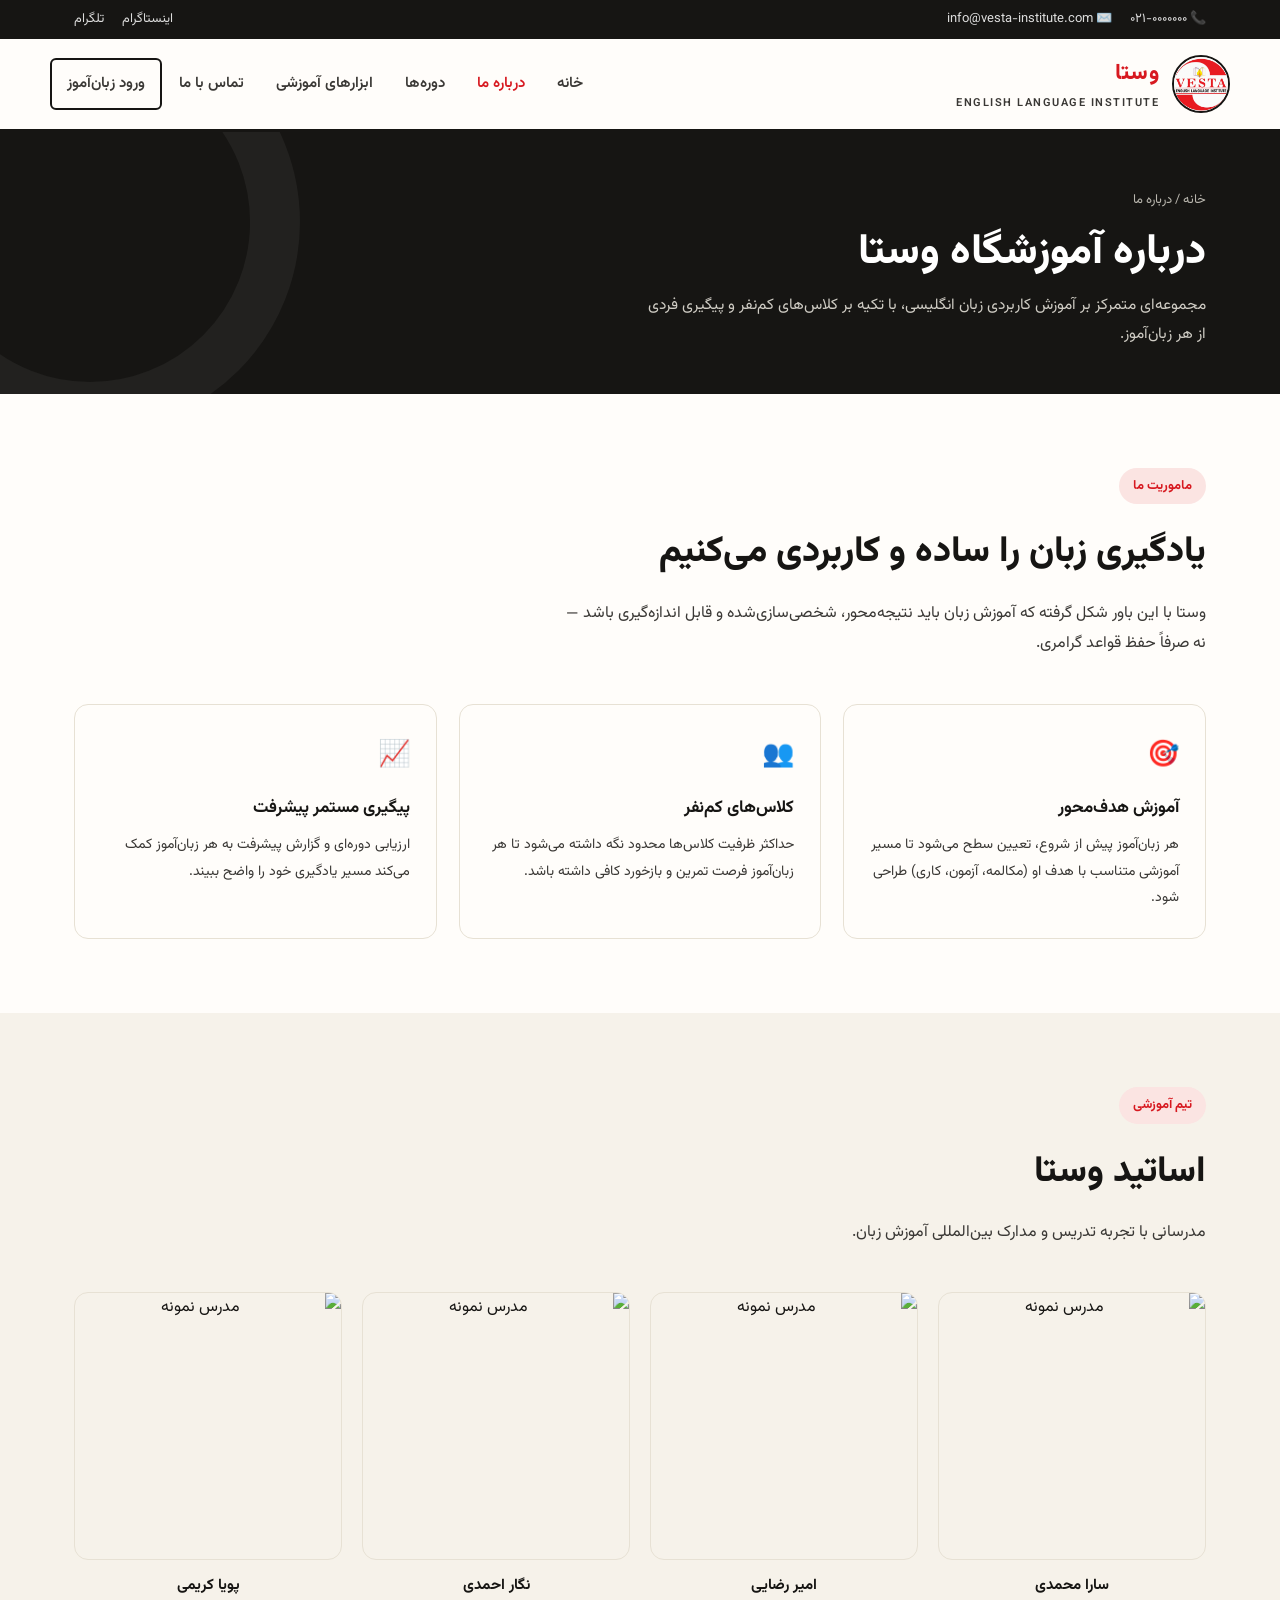
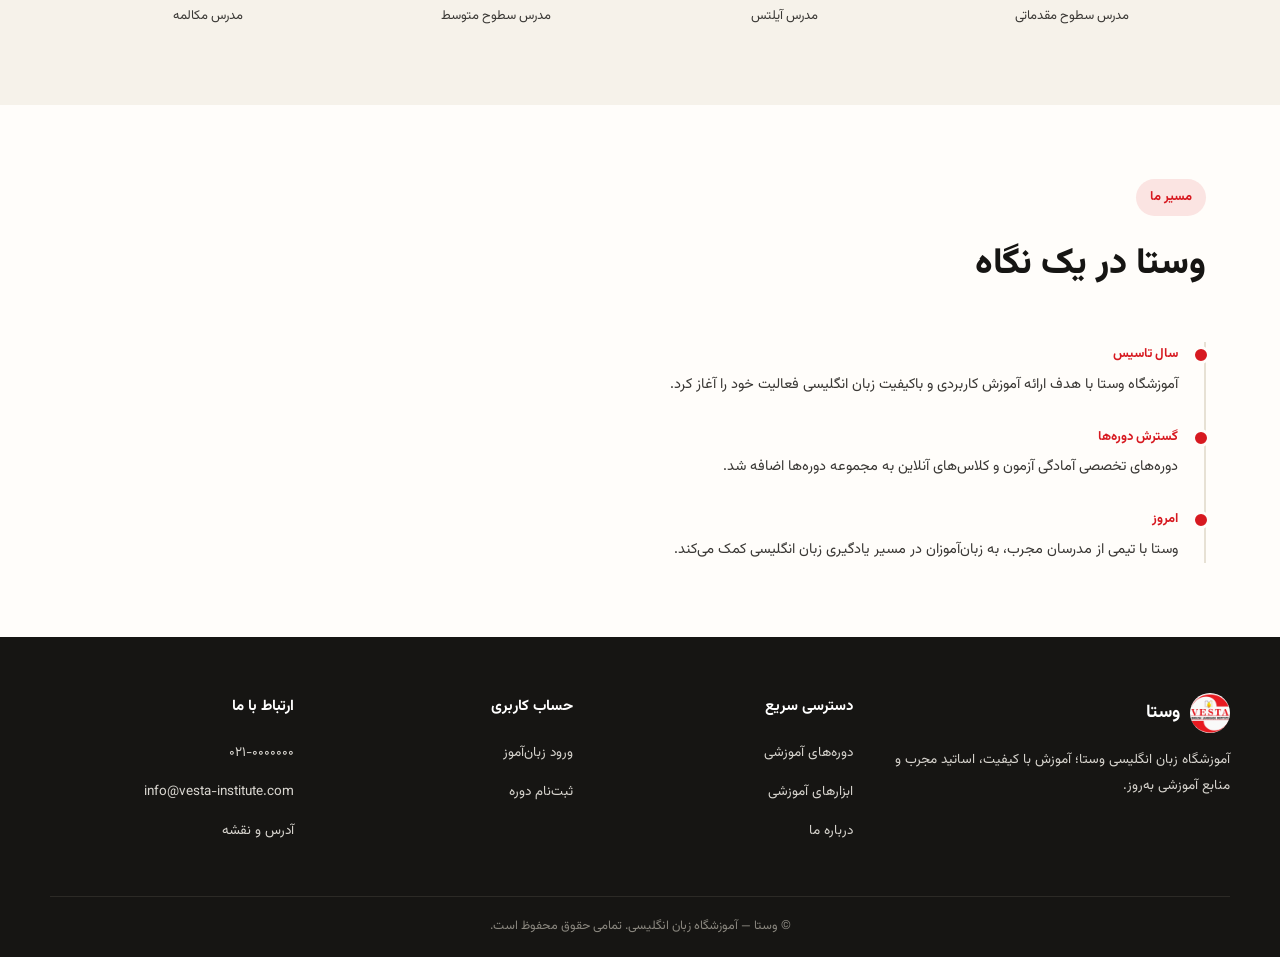
==== about.html @ 55df60be "Add files via upload" ====
<!DOCTYPE html>
<html lang="fa" dir="rtl">
<head>
<meta charset="UTF-8">
<meta name="viewport" content="width=device-width, initial-scale=1.0">
<meta name="description" content="درباره آموزشگاه زبان وستا، اساتید و مسیر رشد این مجموعه">
<title>درباره ما | وستا</title>
<link rel="icon" type="image/webp" href="images/favicon.webp">
<link rel="preconnect" href="https://fonts.googleapis.com">
<link rel="preconnect" href="https://fonts.gstatic.com" crossorigin>
<link href="https://fonts.googleapis.com/css2?family=Vazirmatn:wght@400;500;600;700;800&display=swap" rel="stylesheet">
<link rel="stylesheet" href="style.css">
</head>
<body>

<div class="masthead">
  <div class="wrap">
    <div class="contact-bits">
      <a href="tel:+982100000000">📞 ۰۲۱-۰۰۰۰۰۰۰</a>
      <a href="mailto:info@vesta-institute.com">✉️ info@vesta-institute.com</a>
    </div>
    <div class="contact-bits">
      <a href="#">اینستاگرام</a>
      <a href="#">تلگرام</a>
    </div>
  </div>
</div>

<header class="site">
  <div class="wrap nav-row">
    <a class="brand" href="index.html">
      <img src="images/vesta-logo.webp" alt="نشان آموزشگاه وستا">
      <span class="brand-text">
        <strong>وستا</strong>
        <small>ENGLISH LANGUAGE INSTITUTE</small>
      </span>
    </a>
    <nav class="primary" id="primaryNav">
      <a href="index.html">خانه</a>
      <a href="about.html" class="current">درباره ما</a>
      <a href="courses.html">دوره‌ها</a>
      <a href="tools.html">ابزارهای آموزشی</a>
      <a href="contact.html">تماس با ما</a>
      <a href="login.html" class="btn btn-line">ورود زبان‌آموز</a>
    </nav>
    <button class="burger" id="burgerBtn" aria-label="باز کردن منو" aria-expanded="false"><span></span></button>
  </div>
</header>

<div class="page-header">
  <div class="wrap">
    <div class="breadcrumb"><a href="index.html">خانه</a> / درباره ما</div>
    <h1>درباره آموزشگاه وستا</h1>
    <p>مجموعه‌ای متمرکز بر آموزش کاربردی زبان انگلیسی، با تکیه بر کلاس‌های کم‌نفر و پیگیری فردی از هر زبان‌آموز.</p>
  </div>
</div>

<main>
  <section>
    <div class="wrap">
      <div class="section-head">
        <span class="kicker">ماموریت ما</span>
        <h2>یادگیری زبان را ساده و کاربردی می‌کنیم</h2>
        <p>وستا با این باور شکل گرفته که آموزش زبان باید نتیجه‌محور، شخصی‌سازی‌شده و قابل اندازه‌گیری باشد — نه صرفاً حفظ قواعد گرامری.</p>
      </div>

      <div class="value-grid">
        <div class="value-card">
          <div class="ic">🎯</div>
          <h3>آموزش هدف‌محور</h3>
          <p>هر زبان‌آموز پیش از شروع، تعیین سطح می‌شود تا مسیر آموزشی متناسب با هدف او (مکالمه، آزمون، کاری) طراحی شود.</p>
        </div>
        <div class="value-card">
          <div class="ic">👥</div>
          <h3>کلاس‌های کم‌نفر</h3>
          <p>حداکثر ظرفیت کلاس‌ها محدود نگه داشته می‌شود تا هر زبان‌آموز فرصت تمرین و بازخورد کافی داشته باشد.</p>
        </div>
        <div class="value-card">
          <div class="ic">📈</div>
          <h3>پیگیری مستمر پیشرفت</h3>
          <p>ارزیابی دوره‌ای و گزارش پیشرفت به هر زبان‌آموز کمک می‌کند مسیر یادگیری خود را واضح ببیند.</p>
        </div>
      </div>
    </div>
  </section>

  <section class="alt">
    <div class="wrap">
      <div class="section-head">
        <span class="kicker">تیم آموزشی</span>
        <h2>اساتید وستا</h2>
        <p>مدرسانی با تجربه تدریس و مدارک بین‌المللی آموزش زبان.</p>
      </div>

      <div class="team-grid">
        <div class="team-card">
          <img src="https://placehold.co/300x300/f6f2ea/3a3835?text=عکس+مدرس" alt="مدرس نمونه">
          <strong>سارا محمدی</strong>
          <span>مدرس سطوح مقدماتی</span>
        </div>
        <div class="team-card">
          <img src="https://placehold.co/300x300/f6f2ea/3a3835?text=عکس+مدرس" alt="مدرس نمونه">
          <strong>امیر رضایی</strong>
          <span>مدرس آیلتس</span>
        </div>
        <div class="team-card">
          <img src="https://placehold.co/300x300/f6f2ea/3a3835?text=عکس+مدرس" alt="مدرس نمونه">
          <strong>نگار احمدی</strong>
          <span>مدرس سطوح متوسط</span>
        </div>
        <div class="team-card">
          <img src="https://placehold.co/300x300/f6f2ea/3a3835?text=عکس+مدرس" alt="مدرس نمونه">
          <strong>پویا کریمی</strong>
          <span>مدرس مکالمه</span>
        </div>
      </div>
    </div>
  </section>

  <section>
    <div class="wrap">
      <div class="section-head">
        <span class="kicker">مسیر ما</span>
        <h2>وستا در یک نگاه</h2>
      </div>
      <div class="timeline">
        <div class="timeline-item">
          <strong>سال تاسیس</strong>
          <p>آموزشگاه وستا با هدف ارائه آموزش کاربردی و باکیفیت زبان انگلیسی فعالیت خود را آغاز کرد.</p>
        </div>
        <div class="timeline-item">
          <strong>گسترش دوره‌ها</strong>
          <p>دوره‌های تخصصی آمادگی آزمون و کلاس‌های آنلاین به مجموعه دوره‌ها اضافه شد.</p>
        </div>
        <div class="timeline-item">
          <strong>امروز</strong>
          <p>وستا با تیمی از مدرسان مجرب، به زبان‌آموزان در مسیر یادگیری زبان انگلیسی کمک می‌کند.</p>
        </div>
      </div>
    </div>
  </section>
</main>

<footer>
  <div class="wrap footer-grid">
    <div>
      <div class="footer-brand">
        <img src="images/vesta-logo.webp" alt="وستا">
        <strong>وستا</strong>
      </div>
      <p>آموزشگاه زبان انگلیسی وستا؛ آموزش با کیفیت، اساتید مجرب و منابع آموزشی به‌روز.</p>
    </div>
    <div>
      <h4>دسترسی سریع</h4>
      <ul>
        <li><a href="courses.html">دوره‌های آموزشی</a></li>
        <li><a href="tools.html">ابزارهای آموزشی</a></li>
        <li><a href="about.html">درباره ما</a></li>
      </ul>
    </div>
    <div>
      <h4>حساب کاربری</h4>
      <ul>
        <li><a href="login.html">ورود زبان‌آموز</a></li>
        <li><a href="contact.html#register">ثبت‌نام دوره</a></li>
      </ul>
    </div>
    <div>
      <h4>ارتباط با ما</h4>
      <ul>
        <li><a href="tel:+982100000000">۰۲۱-۰۰۰۰۰۰۰</a></li>
        <li><a href="mailto:info@vesta-institute.com">info@vesta-institute.com</a></li>
        <li><a href="contact.html">آدرس و نقشه</a></li>
      </ul>
    </div>
  </div>
  <div class="copyright">© وستا — آموزشگاه زبان انگلیسی. تمامی حقوق محفوظ است.</div>
</footer>

<script>
  const burger = document.getElementById('burgerBtn');
  const nav = document.getElementById('primaryNav');
  burger.addEventListener('click', () => {
    const isOpen = nav.classList.toggle('open');
    burger.setAttribute('aria-expanded', isOpen);
  });
</script>

</body>
</html>
---- style.css ----
:root{
    --red:#d71920;
    --red-deep:#a10d14;
    --ink:#161513;
    --ink-soft:#3a3835;
    --paper:#fffdfa;
    --sand:#f6f2ea;
    --line:#e7e1d4;
    --gold:#e8a93a;
    --radius-s:6px;
    --radius-m:14px;
    --maxw:1180px;
  }
  *{box-sizing:border-box;margin:0;padding:0}
  html{scroll-behavior:smooth}
  body{
    font-family:'Vazirmatn',Tahoma,sans-serif;
    background:var(--paper);
    color:var(--ink);
    line-height:1.9;
    -webkit-font-smoothing:antialiased;
  }
  a{color:inherit;text-decoration:none}
  img{max-width:100%;display:block}
  ul{list-style:none}
  .wrap{max-width:var(--maxw);margin:0 auto;padding:0 24px}
  :focus-visible{outline:3px solid var(--gold);outline-offset:2px}

  /* ================= Header ================= */
  .masthead{
    background:var(--ink);
    color:#fff;
    font-size:13px;
    padding:7px 0;
  }
  .masthead .wrap{display:flex;justify-content:space-between;align-items:center;flex-wrap:wrap;gap:8px}
  .masthead a{opacity:.85}
  .masthead a:hover{opacity:1;color:var(--gold)}
  .masthead .contact-bits{display:flex;gap:18px;flex-wrap:wrap}

  header.site{
    background:var(--paper);
    border-bottom:3px solid var(--ink);
    position:sticky;top:0;z-index:100;
  }
  .nav-row{
    display:flex;align-items:center;justify-content:space-between;
    padding:14px 0;gap:20px;
  }
  .brand{display:flex;align-items:center;gap:13px}
  .brand img{
    width:58px;height:58px;border-radius:50%;
    border:2px solid var(--ink);object-fit:cover;
  }
  .brand-text strong{
    display:block;font-size:22px;font-weight:800;
    color:var(--red);letter-spacing:.5px;
  }
  .brand-text small{
    display:block;font-size:11px;font-weight:600;
    color:var(--ink-soft);letter-spacing:1.5px;
  }
  nav.primary{display:flex;align-items:center;gap:2px}
  nav.primary a{
    padding:10px 15px;font-size:15px;font-weight:600;
    color:var(--ink-soft);border-radius:var(--radius-s);
    transition:color .15s, background .15s;
  }
  nav.primary a:hover{color:var(--red);background:var(--sand)}
  nav.primary a.current{color:var(--red)}
  .btn{
    display:inline-flex;align-items:center;justify-content:center;
    padding:11px 24px;border-radius:var(--radius-s);
    font-weight:700;font-size:15px;border:2px solid transparent;
    transition:transform .15s, background .15s, color .15s, border-color .15s;
    cursor:pointer;
  }
  .btn-fill{background:var(--red);color:#fff}
  .btn-fill:hover{background:var(--red-deep);transform:translateY(-1px)}
  .btn-line{background:transparent;border-color:var(--ink);color:var(--ink)}
  .btn-line:hover{background:var(--ink);color:#fff}
  .burger{
    display:none;background:none;border:none;cursor:pointer;
    width:42px;height:42px;position:relative;
  }
  .burger span, .burger span::before, .burger span::after{
    content:'';position:absolute;right:9px;width:24px;height:2.5px;
    background:var(--ink);transition:.2s;
  }
  .burger span{top:20px}
  .burger span::before{top:-8px}
  .burger span::after{top:8px}

  /* ================= Hero ================= */
  .hero{
    position:relative;overflow:hidden;background:var(--sand);
    border-bottom:1px solid var(--line);
  }
  .hero .wrap{
    display:grid;grid-template-columns:1.15fr .85fr;gap:50px;
    align-items:center;padding:64px 24px 70px;
  }
  .hero-ring{
    position:absolute;left:-160px;top:-160px;width:420px;height:420px;
    border-radius:50%;border:60px solid rgba(215,25,32,.07);
  }
  .kicker{
    display:inline-block;font-size:13px;font-weight:700;color:var(--red);
    background:#fbe4e2;padding:6px 14px;border-radius:30px;margin-bottom:18px;
  }
  h1{
    font-size:clamp(32px,4.6vw,52px);font-weight:800;line-height:1.28;
    color:var(--ink);margin-bottom:20px;
  }
  h1 em{color:var(--red);font-style:normal}
  .hero p.lead{
    font-size:17px;color:var(--ink-soft);max-width:520px;margin-bottom:30px;
  }
  .hero .btn-row{display:flex;gap:12px;flex-wrap:wrap;margin-bottom:34px}
  .hero-stats{display:flex;gap:34px;flex-wrap:wrap}
  .hero-stats div strong{display:block;font-size:26px;font-weight:800;color:var(--ink)}
  .hero-stats div span{font-size:13px;color:var(--ink-soft)}

  .hero-visual{
    background:var(--paper);border:1px solid var(--line);
    border-radius:var(--radius-m);padding:30px;
    box-shadow:0 20px 50px -20px rgba(20,20,20,.25);
    position:relative;
  }
  .hero-visual::before{
    content:'';position:absolute;inset:-1px -1px auto -1px;height:6px;
    background:linear-gradient(90deg,var(--red),var(--gold));
    border-radius:var(--radius-m) var(--radius-m) 0 0;
  }
  .hero-visual img{width:150px;margin:0 auto 18px;border-radius:50%;border:2px solid var(--ink)}
  .hero-visual h3{text-align:center;font-size:19px;margin-bottom:6px}
  .hero-visual p{text-align:center;font-size:14px;color:var(--ink-soft)}

  /* ================= Section shell ================= */
  section{padding:74px 0}
  .section-head{max-width:640px;margin-bottom:44px}
  .section-head .kicker{margin-bottom:14px}
  .section-head h2{font-size:clamp(26px,3.2vw,36px);font-weight:800;margin-bottom:12px}
  .section-head p{color:var(--ink-soft);font-size:16px}
  .alt{background:var(--sand)}

  /* ================= Quick links ================= */
  .quick-grid{display:grid;grid-template-columns:repeat(4,1fr);gap:1px;background:var(--line);border:1px solid var(--line);border-radius:var(--radius-m);overflow:hidden}
  .quick-card{background:var(--paper);padding:28px 22px;transition:background .15s}
  .quick-card:hover{background:var(--sand)}
  .quick-card .num{font-size:12px;font-weight:700;color:var(--red);letter-spacing:1px;margin-bottom:14px;display:block}
  .quick-card strong{display:block;font-size:16px;margin-bottom:6px}
  .quick-card span{font-size:13px;color:var(--ink-soft);display:block;margin-bottom:14px}
  .quick-card .go{font-size:13px;font-weight:700;color:var(--red)}

  /* ================= Courses ================= */
  .course-grid{display:grid;grid-template-columns:repeat(3,1fr);gap:22px}
  .course-card{
    border:1px solid var(--line);border-radius:var(--radius-m);
    overflow:hidden;background:var(--paper);display:flex;flex-direction:column;
  }
  .course-top{padding:22px 22px 0}
  .course-level{
    display:inline-block;font-size:12px;font-weight:700;color:var(--red-deep);
    background:#fbe4e2;padding:4px 11px;border-radius:20px;margin-bottom:14px;
  }
  .course-card h3{font-size:19px;margin-bottom:8px}
  .course-card p.desc{font-size:14px;color:var(--ink-soft);margin-bottom:16px}
  .course-meta{
    display:flex;justify-content:space-between;font-size:13px;
    color:var(--ink-soft);padding:16px 22px;border-top:1px solid var(--line);margin-top:auto;
  }
  .course-meta strong{color:var(--ink)}
  .course-cta{padding:16px 22px 22px}
  .course-cta .btn{width:100%}

  /* ================= Offline tools ================= */
  .tools-panel{
    display:grid;grid-template-columns:.9fr 1.1fr;gap:0;
    border:1px solid var(--line);border-radius:var(--radius-m);overflow:hidden;
  }
  .tools-side{
    background:var(--ink);color:#fff;padding:44px 36px;
    display:flex;flex-direction:column;justify-content:center;
  }
  .tools-side h3{font-size:24px;margin-bottom:14px;font-weight:800}
  .tools-side p{font-size:14.5px;color:#d8d5cf;margin-bottom:20px}
  .tools-side .btn-fill{align-self:flex-start}
  .tool-list{background:var(--paper)}
  .tool-row{
    display:flex;align-items:center;justify-content:space-between;
    padding:20px 30px;border-bottom:1px solid var(--line);gap:16px;
  }
  .tool-row:last-child{border-bottom:none}
  .tool-row strong{display:block;font-size:15px;margin-bottom:4px}
  .tool-row span{font-size:13px;color:var(--ink-soft)}
  .tag-audio{
    font-size:11px;font-weight:700;color:var(--red-deep);background:#fbe4e2;
    padding:3px 9px;border-radius:20px;flex-shrink:0;
  }
  .dl-btn{
    flex-shrink:0;font-size:13px;font-weight:700;color:var(--ink);
    border:2px solid var(--ink);border-radius:var(--radius-s);padding:8px 16px;
  }
  .dl-btn:hover{background:var(--ink);color:#fff}

  /* ================= Registration ================= */
  .reg-wrap{display:grid;grid-template-columns:1fr 1fr;gap:50px;align-items:start;direction:ltr}
  .reg-wrap > *{direction:rtl}
  .reg-info h2{font-size:clamp(26px,3.2vw,34px);font-weight:800;margin-bottom:16px}
  .reg-info p{color:var(--ink-soft);margin-bottom:22px;font-size:15.5px}
  .reg-points li{
    display:flex;gap:10px;font-size:14.5px;color:var(--ink-soft);
    margin-bottom:12px;align-items:flex-start;
  }
  .reg-points li::before{
    content:'';flex-shrink:0;width:8px;height:8px;border-radius:50%;
    background:var(--red);margin-top:7px;
  }
  form.reg-form{
    background:var(--sand);border:1px solid var(--line);
    border-radius:var(--radius-m);padding:30px;
  }
  .field{margin-bottom:16px}
  .field label{display:block;font-size:13.5px;font-weight:700;margin-bottom:7px}
  .field input, .field select{
    width:100%;padding:12px 14px;border:1.5px solid var(--line);
    border-radius:var(--radius-s);font-family:inherit;font-size:14.5px;
    background:var(--paper);color:var(--ink);
  }
  .field input:focus, .field select:focus{border-color:var(--red)}
  .field-row{display:grid;grid-template-columns:1fr 1fr;gap:14px}
  form.reg-form .btn{width:100%;margin-top:6px;font-size:16px;padding:14px}
  .form-note{font-size:12px;color:var(--ink-soft);text-align:center;margin-top:12px}

  /* ================= Portal preview ================= */
  .portal-box{
    background:var(--ink);color:#fff;border-radius:var(--radius-m);
    padding:50px 40px;text-align:center;
  }
  .portal-box h2{font-size:clamp(24px,3vw,32px);font-weight:800;margin-bottom:14px}
  .portal-box p{color:#d8d5cf;max-width:480px;margin:0 auto 26px;font-size:15px}
  .portal-box .btn-fill{background:var(--gold);color:var(--ink)}
  .portal-box .btn-fill:hover{background:#d4952d}

  /* ================= Footer ================= */
  footer{background:var(--ink);color:#d8d5cf;margin-top:0}
  .footer-grid{
    display:grid;grid-template-columns:1.4fr 1fr 1fr 1fr;gap:36px;
    padding:56px 0 40px;border-bottom:1px solid #2c2a26;
  }
  .footer-grid h4{color:#fff;font-size:15px;margin-bottom:16px}
  .footer-grid ul li{margin-bottom:9px}
  .footer-grid a{font-size:13.5px}
  .footer-grid a:hover{color:var(--gold)}
  .footer-brand{display:flex;align-items:center;gap:10px;margin-bottom:14px}
  .footer-brand img{width:40px;height:40px;border-radius:50%}
  .footer-brand strong{color:#fff;font-size:18px}
  .footer-grid p{font-size:13.5px;line-height:1.9}
  .copyright{
    text-align:center;padding:18px 0;font-size:12.5px;color:#8a877f;
  }

  /* ================= Mobile ================= */
  @media (max-width:960px){
    .masthead{display:none}
    nav.primary{
      position:fixed;inset:0 0 0 auto;width:78%;max-width:320px;
      background:var(--paper);flex-direction:column;align-items:stretch;
      padding:90px 20px 20px;gap:4px;box-shadow:-10px 0 40px rgba(0,0,0,.15);
      transform:translateX(100%);transition:transform .25s;z-index:99;
    }
    nav.primary.open{transform:translateX(0)}
    nav.primary a{padding:14px;font-size:16px}
    .burger{display:block}
    .hero .wrap{grid-template-columns:1fr;padding:44px 20px 50px}
    .hero-ring{display:none}
    .hero-stats{justify-content:space-between}
    .quick-grid{grid-template-columns:1fr 1fr}
    .course-grid{grid-template-columns:1fr}
    .tools-panel{grid-template-columns:1fr}
    .reg-wrap{grid-template-columns:1fr}
    .field-row{grid-template-columns:1fr}
    .footer-grid{grid-template-columns:1fr 1fr;padding:44px 0 30px}
  }
  @media (max-width:560px){
    .wrap{padding:0 18px}
    .nav-row{padding:11px 0}
    .brand img{width:48px;height:48px}
    .brand-text strong{font-size:18px}
    .brand-text small{font-size:9.5px}
    .quick-grid{grid-template-columns:1fr}
    .hero-stats{gap:20px}
    .footer-grid{grid-template-columns:1fr}
  }

  /* ================= Page header (inner pages) ================= */
  .page-header{
    background:var(--ink);color:#fff;padding:56px 0 44px;position:relative;overflow:hidden;
  }
  .page-header::before{
    content:'';position:absolute;left:-120px;top:-120px;width:320px;height:320px;
    border-radius:50%;border:50px solid rgba(255,255,255,.05);
  }
  .breadcrumb{font-size:13px;color:#b9b6ae;margin-bottom:14px}
  .breadcrumb a:hover{color:var(--gold)}
  .page-header h1{color:#fff;font-size:clamp(28px,4vw,42px);margin-bottom:10px}
  .page-header p{color:#cfccc4;max-width:560px;font-size:15.5px}

  /* ================= Filters (courses page) ================= */
  .filter-row{display:flex;gap:10px;flex-wrap:wrap;margin-bottom:36px}
  .filter-chip{
    padding:9px 18px;border-radius:30px;border:1.5px solid var(--line);
    font-size:13.5px;font-weight:600;color:var(--ink-soft);background:var(--paper);
    cursor:pointer;transition:.15s;
  }
  .filter-chip:hover{border-color:var(--red)}
  .filter-chip.active{background:var(--ink);border-color:var(--ink);color:#fff}

  .course-grid-full{display:grid;grid-template-columns:repeat(2,1fr);gap:22px}
  .course-card.full .course-top{padding-top:26px}
  .course-syllabus{padding:0 22px 18px;font-size:13.5px;color:var(--ink-soft)}
  .course-syllabus li{position:relative;padding-right:16px;margin-bottom:7px}
  .course-syllabus li::before{content:'—';position:absolute;right:0;color:var(--red)}
  .capacity-bar{
    height:6px;background:var(--line);border-radius:10px;overflow:hidden;margin:10px 22px 0;
  }
  .capacity-bar span{display:block;height:100%;background:var(--red)}
  .capacity-label{font-size:12px;color:var(--ink-soft);padding:6px 22px 0}

  /* ================= About page ================= */
  .value-grid{display:grid;grid-template-columns:repeat(3,1fr);gap:22px}
  .value-card{padding:26px;border:1px solid var(--line);border-radius:var(--radius-m)}
  .value-card .ic{font-size:26px;margin-bottom:12px}
  .value-card h3{font-size:17px;margin-bottom:8px}
  .value-card p{font-size:14px;color:var(--ink-soft)}

  .team-grid{display:grid;grid-template-columns:repeat(4,1fr);gap:20px}
  .team-card{text-align:center}
  .team-card img{
    width:100%;aspect-ratio:1;object-fit:cover;border-radius:var(--radius-m);
    margin-bottom:12px;border:1px solid var(--line);
  }
  .team-card strong{display:block;font-size:15px}
  .team-card span{font-size:13px;color:var(--ink-soft)}

  .timeline{border-right:2px solid var(--line);padding-right:26px;display:grid;gap:26px}
  .timeline-item{position:relative}
  .timeline-item::before{
    content:'';position:absolute;right:-32px;top:4px;width:12px;height:12px;
    border-radius:50%;background:var(--red);border:3px solid var(--paper);
  }
  .timeline-item strong{display:block;color:var(--red);font-size:13px;margin-bottom:4px}
  .timeline-item p{font-size:14.5px;color:var(--ink-soft)}

  /* ================= Contact page ================= */
  .contact-grid{display:grid;grid-template-columns:.9fr 1.1fr;gap:40px;direction:ltr}
  .contact-grid > *{direction:rtl}
  .contact-card{
    border:1px solid var(--line);border-radius:var(--radius-m);padding:22px;
    display:flex;gap:16px;align-items:flex-start;margin-bottom:14px;
  }
  .contact-card .ic{
    width:44px;height:44px;border-radius:50%;background:var(--sand);
    display:flex;align-items:center;justify-content:center;font-size:19px;flex-shrink:0;
  }
  .contact-card strong{display:block;font-size:15px;margin-bottom:4px}
  .contact-card span, .contact-card a{font-size:13.5px;color:var(--ink-soft);display:block}
  .map-box{
    border-radius:var(--radius-m);overflow:hidden;border:1px solid var(--line);height:220px;
  }

  /* ================= Tools page ================= */
  .tool-grid{display:grid;grid-template-columns:repeat(3,1fr);gap:20px}
  .tool-card{border:1px solid var(--line);border-radius:var(--radius-m);padding:24px;display:flex;flex-direction:column}
  .tool-card .ic{font-size:24px;margin-bottom:14px}
  .tool-card h3{font-size:16.5px;margin-bottom:8px}
  .tool-card p{font-size:13.5px;color:var(--ink-soft);margin-bottom:16px;flex-grow:1}
  .tool-card .meta-line{display:flex;justify-content:space-between;font-size:12px;color:var(--ink-soft);margin-bottom:14px;padding-top:14px;border-top:1px solid var(--line)}
  .tool-card .btn{width:100%}
  .howto-strip{display:grid;grid-template-columns:repeat(3,1fr);gap:20px;margin-top:16px}
  .howto-step{text-align:center;padding:20px}
  .howto-step .n{
    width:36px;height:36px;border-radius:50%;background:var(--ink);color:#fff;
    display:flex;align-items:center;justify-content:center;font-weight:800;font-size:15px;
    margin:0 auto 12px;
  }
  .howto-step p{font-size:13.5px;color:var(--ink-soft)}

  /* ================= Login page ================= */
  .login-shell{
    min-height:calc(100vh - 260px);display:flex;align-items:center;justify-content:center;
    padding:60px 20px;background:var(--sand);
  }
  .login-card{
    background:var(--paper);border:1px solid var(--line);border-radius:var(--radius-m);
    padding:40px 36px;width:100%;max-width:400px;box-shadow:0 20px 50px -25px rgba(20,20,20,.3);
    position:relative;
  }
  .login-card::before{
    content:'';position:absolute;inset:-1px -1px auto -1px;height:5px;
    background:linear-gradient(90deg,var(--red),var(--gold));border-radius:var(--radius-m) var(--radius-m) 0 0;
  }
  .login-card img{width:64px;height:64px;border-radius:50%;margin:0 auto 16px;border:2px solid var(--ink)}
  .login-card h2{text-align:center;font-size:21px;margin-bottom:6px}
  .login-card p.sub{text-align:center;font-size:13.5px;color:var(--ink-soft);margin-bottom:26px}
  .login-card .btn{width:100%;margin-top:6px}
  .login-alt{text-align:center;font-size:13px;color:var(--ink-soft);margin-top:18px}
  .login-alt a{color:var(--red);font-weight:700}
  .divider-or{display:flex;align-items:center;gap:12px;margin:20px 0;font-size:12px;color:var(--ink-soft)}
  .divider-or::before,.divider-or::after{content:'';flex:1;height:1px;background:var(--line)}

  @media (max-width:960px){
    .course-grid-full{grid-template-columns:1fr}
    .value-grid{grid-template-columns:1fr 1fr}
    .team-grid{grid-template-columns:1fr 1fr}
    .contact-grid{grid-template-columns:1fr}
    .tool-grid{grid-template-columns:1fr 1fr}
    .howto-strip{grid-template-columns:1fr}
  }
  @media (max-width:560px){
    .value-grid{grid-template-columns:1fr}
    .team-grid{grid-template-columns:1fr 1fr}
    .tool-grid{grid-template-columns:1fr}
  }
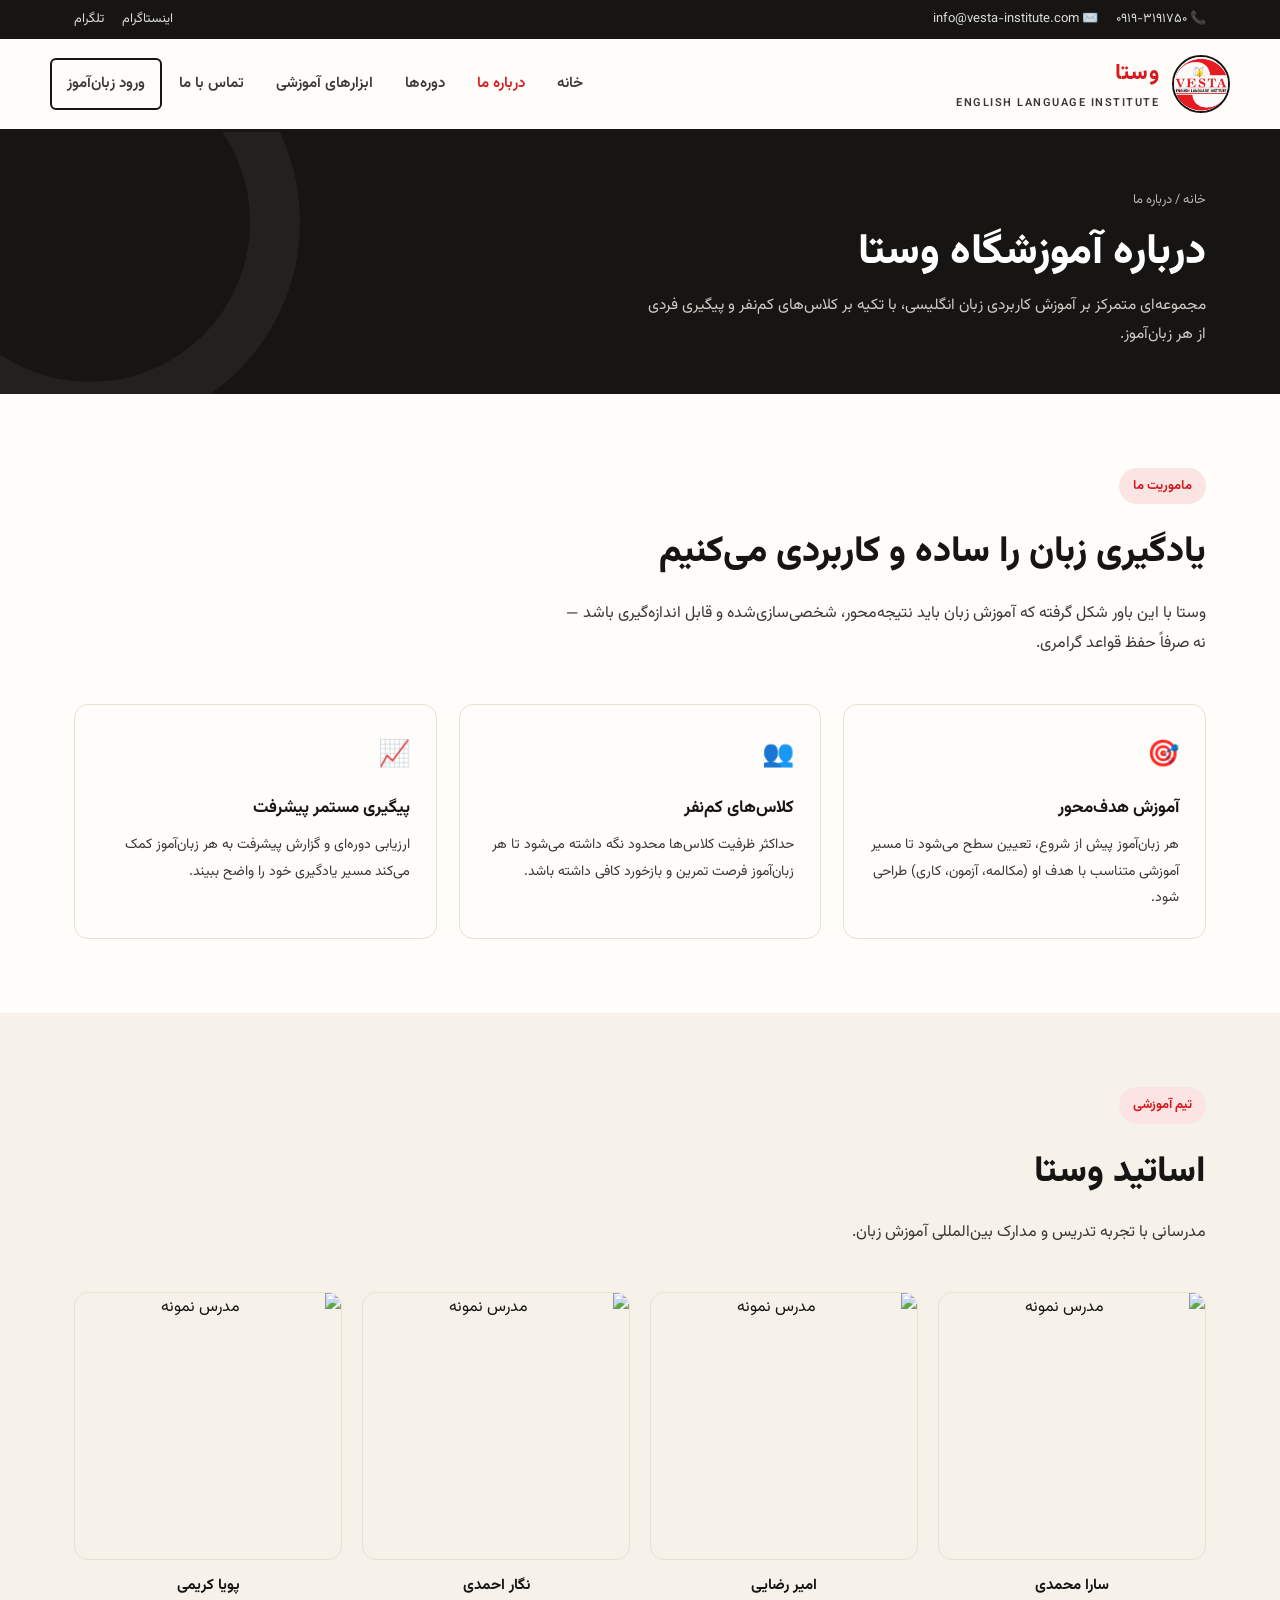
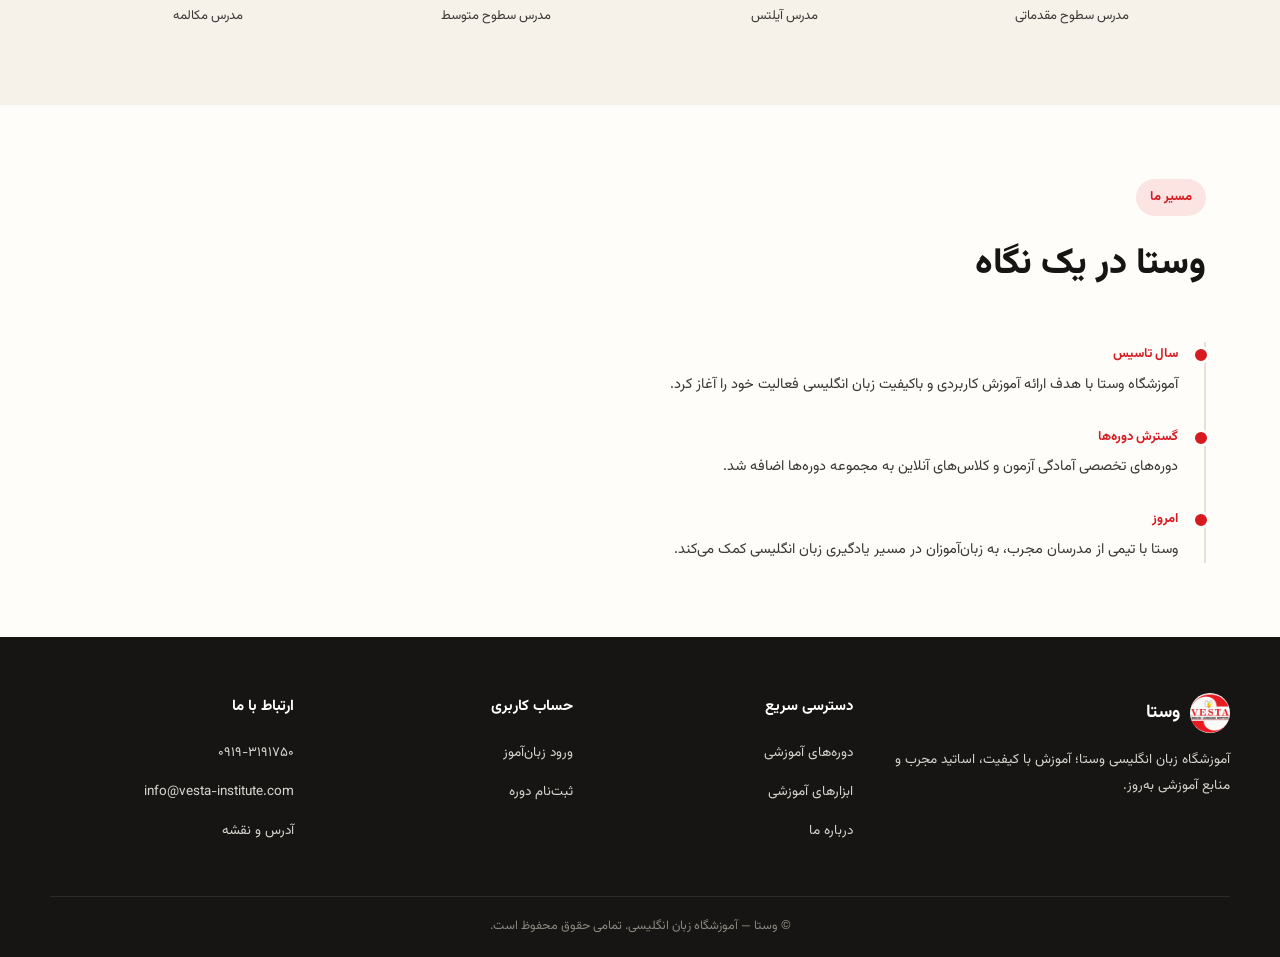
==== commit 509750ef: "Add files via upload" ====
--- a/about.html
+++ b/about.html
@@ -16,7 +16,7 @@
 <div class="masthead">
   <div class="wrap">
     <div class="contact-bits">
-      <a href="tel:+982100000000">📞 ۰۲۱-۰۰۰۰۰۰۰</a>
+      <a href="tel:+989193191750">📞 ۰۹۱۹-۳۱۹۱۷۵۰</a>
       <a href="mailto:info@vesta-institute.com">✉️ info@vesta-institute.com</a>
     </div>
     <div class="contact-bits">
@@ -168,7 +168,7 @@
     <div>
       <h4>ارتباط با ما</h4>
       <ul>
-        <li><a href="tel:+982100000000">۰۲۱-۰۰۰۰۰۰۰</a></li>
+        <li><a href="tel:+989193191750">۰۹۱۹-۳۱۹۱۷۵۰</a></li>
         <li><a href="mailto:info@vesta-institute.com">info@vesta-institute.com</a></li>
         <li><a href="contact.html">آدرس و نقشه</a></li>
       </ul>
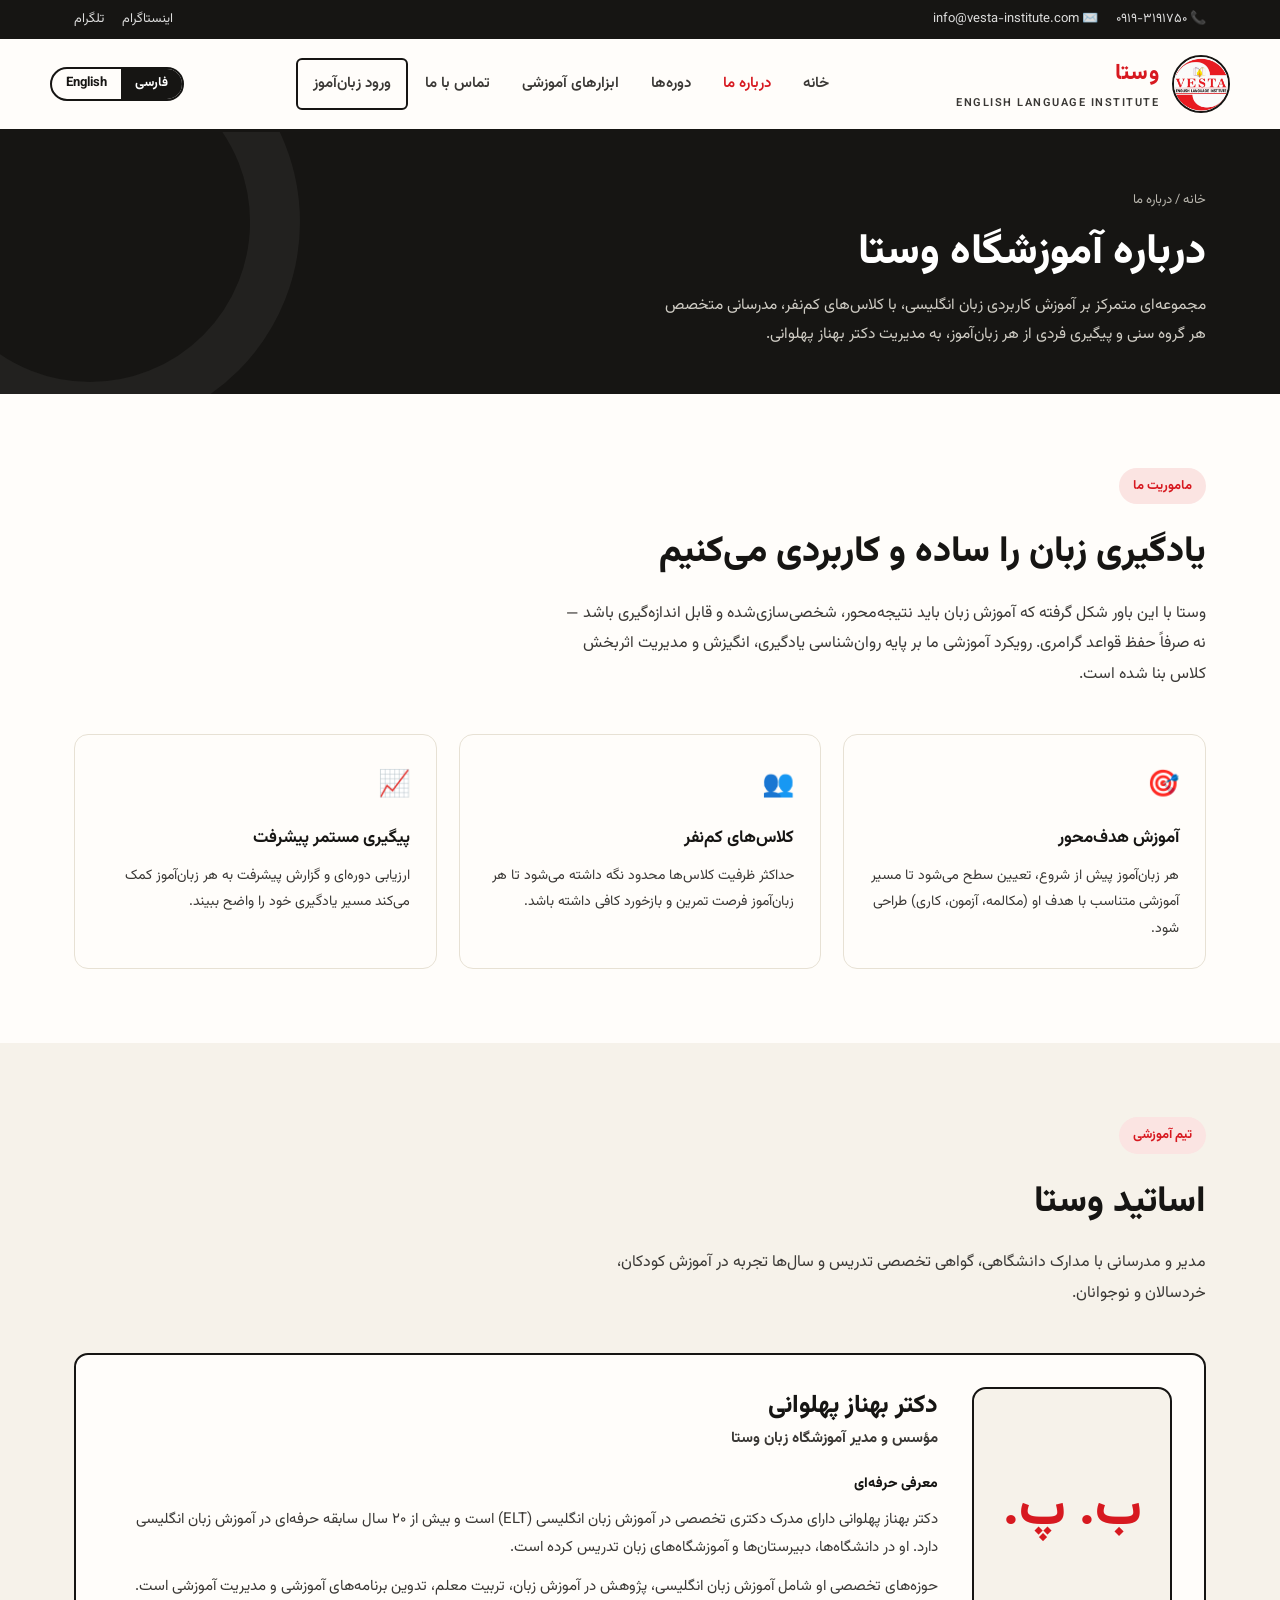
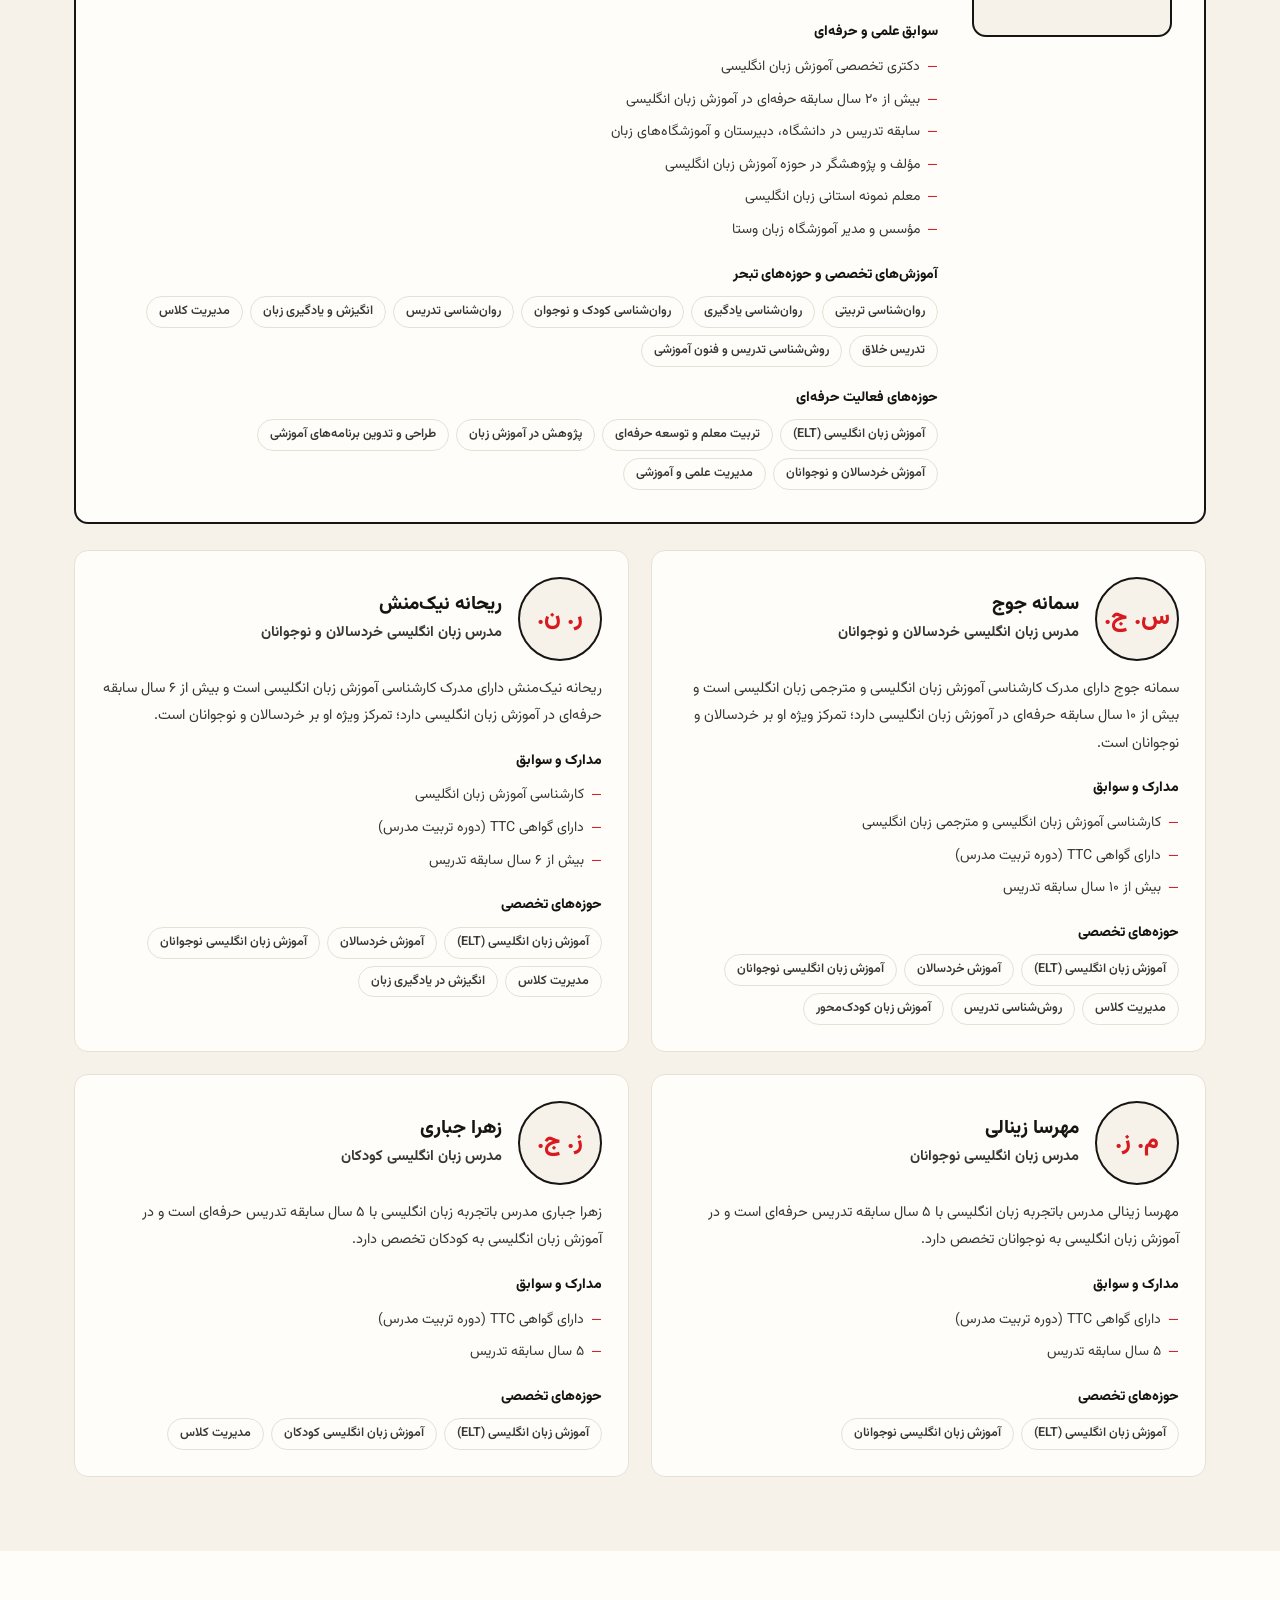
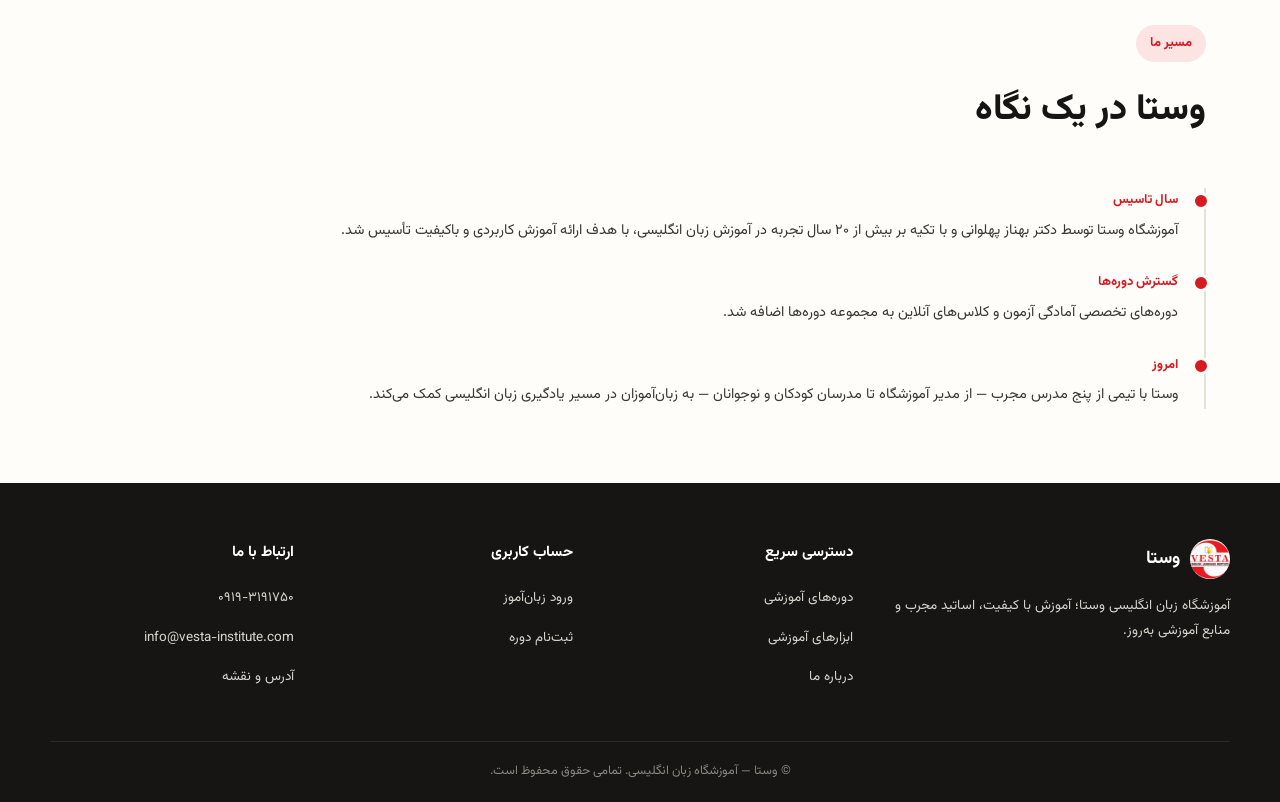
==== commit 318b720b: "Add files via upload" ====
--- a/about.html
+++ b/about.html
@@ -3,12 +3,12 @@
 <head>
 <meta charset="UTF-8">
 <meta name="viewport" content="width=device-width, initial-scale=1.0">
-<meta name="description" content="درباره آموزشگاه زبان وستا، اساتید و مسیر رشد این مجموعه">
-<title>درباره ما | وستا</title>
+<meta name="description" content="درباره آموزشگاه زبان وستا، مدیر، اساتید و مسیر رشد این مجموعه" data-i18n-attr="content:k114">
+<title data-i18n="k115">درباره ما | وستا</title>
 <link rel="icon" type="image/webp" href="images/favicon.webp">
 <link rel="preconnect" href="https://fonts.googleapis.com">
 <link rel="preconnect" href="https://fonts.gstatic.com" crossorigin>
-<link href="https://fonts.googleapis.com/css2?family=Vazirmatn:wght@400;500;600;700;800&display=swap" rel="stylesheet">
+<link href="https://fonts.googleapis.com/css2?family=Inter:wght@400;500;600;700;800&family=Vazirmatn:wght@400;500;600;700;800&display=swap" rel="stylesheet">
 <link rel="stylesheet" href="style.css">
 </head>
 <body>
@@ -16,12 +16,12 @@
 <div class="masthead">
   <div class="wrap">
     <div class="contact-bits">
-      <a href="tel:+989193191750">📞 ۰۹۱۹-۳۱۹۱۷۵۰</a>
+      <a href="tel:+989193191750" data-i18n="k6">📞 ۰۹۱۹-۳۱۹۱۷۵۰</a>
       <a href="mailto:info@vesta-institute.com">✉️ info@vesta-institute.com</a>
     </div>
     <div class="contact-bits">
-      <a href="#">اینستاگرام</a>
-      <a href="#">تلگرام</a>
+      <a href="#" data-i18n="k7">اینستاگرام</a>
+      <a href="#" data-i18n="k8">تلگرام</a>
     </div>
   </div>
 </div>
@@ -29,29 +29,35 @@
 <header class="site">
   <div class="wrap nav-row">
     <a class="brand" href="index.html">
-      <img src="images/vesta-logo.webp" alt="نشان آموزشگاه وستا">
+      <img src="images/vesta-logo.webp" alt="نشان آموزشگاه وستا" data-i18n-attr="alt:k2">
       <span class="brand-text">
-        <strong>وستا</strong>
+        <strong data-i18n="k4">وستا</strong>
         <small>ENGLISH LANGUAGE INSTITUTE</small>
       </span>
     </a>
     <nav class="primary" id="primaryNav">
-      <a href="index.html">خانه</a>
-      <a href="about.html" class="current">درباره ما</a>
-      <a href="courses.html">دوره‌ها</a>
-      <a href="tools.html">ابزارهای آموزشی</a>
-      <a href="contact.html">تماس با ما</a>
-      <a href="login.html" class="btn btn-line">ورود زبان‌آموز</a>
+      <a href="index.html" data-i18n="k9">خانه</a>
+      <a href="about.html" class="current" data-i18n="k10">درباره ما</a>
+      <a href="courses.html" data-i18n="k11">دوره‌ها</a>
+      <a href="tools.html" data-i18n="k12">ابزارهای آموزشی</a>
+      <a href="contact.html" data-i18n="k13">تماس با ما</a>
+      <a href="login.html" class="btn btn-line" data-i18n="k14">ورود زبان‌آموز</a>
     </nav>
-    <button class="burger" id="burgerBtn" aria-label="باز کردن منو" aria-expanded="false"><span></span></button>
+    <div class="nav-tools">
+      <div class="lang-switch" role="group" aria-label="Language / زبان">
+        <button type="button" data-lang="fa" lang="fa">فارسی</button>
+        <button type="button" data-lang="en" lang="en">English</button>
+      </div>
+      <button class="burger" id="burgerBtn" aria-label="باز کردن منو" aria-expanded="false" data-i18n-attr="aria-label:k3"><span></span></button>
+    </div>
   </div>
 </header>
 
 <div class="page-header">
   <div class="wrap">
-    <div class="breadcrumb"><a href="index.html">خانه</a> / درباره ما</div>
-    <h1>درباره آموزشگاه وستا</h1>
-    <p>مجموعه‌ای متمرکز بر آموزش کاربردی زبان انگلیسی، با تکیه بر کلاس‌های کم‌نفر و پیگیری فردی از هر زبان‌آموز.</p>
+    <div class="breadcrumb"><a href="index.html" data-i18n="k9">خانه</a> / <span data-i18n="k10">درباره ما</span></div>
+    <h1 data-i18n="k116">درباره آموزشگاه وستا</h1>
+    <p data-i18n="k117">مجموعه‌ای متمرکز بر آموزش کاربردی زبان انگلیسی، با کلاس‌های کم‌نفر، مدرسانی متخصص هر گروه سنی و پیگیری فردی از هر زبان‌آموز، به مدیریت دکتر بهناز پهلوانی.</p>
   </div>
 </div>
 
@@ -59,60 +65,178 @@
   <section>
     <div class="wrap">
       <div class="section-head">
-        <span class="kicker">ماموریت ما</span>
-        <h2>یادگیری زبان را ساده و کاربردی می‌کنیم</h2>
-        <p>وستا با این باور شکل گرفته که آموزش زبان باید نتیجه‌محور، شخصی‌سازی‌شده و قابل اندازه‌گیری باشد — نه صرفاً حفظ قواعد گرامری.</p>
+        <span class="kicker" data-i18n="k118">ماموریت ما</span>
+        <h2 data-i18n="k119">یادگیری زبان را ساده و کاربردی می‌کنیم</h2>
+        <p data-i18n="k120">وستا با این باور شکل گرفته که آموزش زبان باید نتیجه‌محور، شخصی‌سازی‌شده و قابل اندازه‌گیری باشد — نه صرفاً حفظ قواعد گرامری. رویکرد آموزشی ما بر پایه روان‌شناسی یادگیری، انگیزش و مدیریت اثربخش کلاس بنا شده است.</p>
       </div>
 
       <div class="value-grid">
         <div class="value-card">
           <div class="ic">🎯</div>
-          <h3>آموزش هدف‌محور</h3>
-          <p>هر زبان‌آموز پیش از شروع، تعیین سطح می‌شود تا مسیر آموزشی متناسب با هدف او (مکالمه، آزمون، کاری) طراحی شود.</p>
+          <h3 data-i18n="k121">آموزش هدف‌محور</h3>
+          <p data-i18n="k122">هر زبان‌آموز پیش از شروع، تعیین سطح می‌شود تا مسیر آموزشی متناسب با هدف او (مکالمه، آزمون، کاری) طراحی شود.</p>
         </div>
         <div class="value-card">
           <div class="ic">👥</div>
-          <h3>کلاس‌های کم‌نفر</h3>
-          <p>حداکثر ظرفیت کلاس‌ها محدود نگه داشته می‌شود تا هر زبان‌آموز فرصت تمرین و بازخورد کافی داشته باشد.</p>
+          <h3 data-i18n="k123">کلاس‌های کم‌نفر</h3>
+          <p data-i18n="k124">حداکثر ظرفیت کلاس‌ها محدود نگه داشته می‌شود تا هر زبان‌آموز فرصت تمرین و بازخورد کافی داشته باشد.</p>
         </div>
         <div class="value-card">
           <div class="ic">📈</div>
-          <h3>پیگیری مستمر پیشرفت</h3>
-          <p>ارزیابی دوره‌ای و گزارش پیشرفت به هر زبان‌آموز کمک می‌کند مسیر یادگیری خود را واضح ببیند.</p>
+          <h3 data-i18n="k125">پیگیری مستمر پیشرفت</h3>
+          <p data-i18n="k126">ارزیابی دوره‌ای و گزارش پیشرفت به هر زبان‌آموز کمک می‌کند مسیر یادگیری خود را واضح ببیند.</p>
         </div>
       </div>
     </div>
   </section>
 
-  <section class="alt">
+  <section class="alt" id="team">
     <div class="wrap">
       <div class="section-head">
-        <span class="kicker">تیم آموزشی</span>
-        <h2>اساتید وستا</h2>
-        <p>مدرسانی با تجربه تدریس و مدارک بین‌المللی آموزش زبان.</p>
-      </div>
-
-      <div class="team-grid">
-        <div class="team-card">
-          <img src="https://placehold.co/300x300/f6f2ea/3a3835?text=عکس+مدرس" alt="مدرس نمونه">
-          <strong>سارا محمدی</strong>
-          <span>مدرس سطوح مقدماتی</span>
-        </div>
-        <div class="team-card">
-          <img src="https://placehold.co/300x300/f6f2ea/3a3835?text=عکس+مدرس" alt="مدرس نمونه">
-          <strong>امیر رضایی</strong>
-          <span>مدرس آیلتس</span>
-        </div>
-        <div class="team-card">
-          <img src="https://placehold.co/300x300/f6f2ea/3a3835?text=عکس+مدرس" alt="مدرس نمونه">
-          <strong>نگار احمدی</strong>
-          <span>مدرس سطوح متوسط</span>
-        </div>
-        <div class="team-card">
-          <img src="https://placehold.co/300x300/f6f2ea/3a3835?text=عکس+مدرس" alt="مدرس نمونه">
-          <strong>پویا کریمی</strong>
-          <span>مدرس مکالمه</span>
-        </div>
+        <span class="kicker" data-i18n="k40">تیم آموزشی</span>
+        <h2 data-i18n="k127">اساتید وستا</h2>
+        <p data-i18n="k128">مدیر و مدرسانی با مدارک دانشگاهی، گواهی تخصصی تدریس و سال‌ها تجربه در آموزش کودکان، خردسالان و نوجوانان.</p>
+      </div>
+
+      <article class="profile profile-director" id="behnaz-pahlavani">
+        <div class="avatar lg"><span data-i18n="k43">ب. پ.</span><img src="images/teachers/behnaz-pahlavani.webp" alt="" loading="lazy" onerror="this.remove()"></div>
+        <div>
+          <h3 data-i18n="k44">دکتر بهناز پهلوانی</h3>
+          <p class="profile-role" data-i18n="k45">مؤسس و مدیر آموزشگاه زبان وستا</p>
+          <h4 data-i18n="k129">معرفی حرفه‌ای</h4>
+          <p data-i18n="k130">دکتر بهناز پهلوانی دارای مدرک دکتری تخصصی در آموزش زبان انگلیسی (ELT) است و بیش از ۲۰ سال سابقه حرفه‌ای در آموزش زبان انگلیسی دارد. او در دانشگاه‌ها، دبیرستان‌ها و آموزشگاه‌های زبان تدریس کرده است.</p>
+          <p data-i18n="k131">حوزه‌های تخصصی او شامل آموزش زبان انگلیسی، پژوهش در آموزش زبان، تربیت معلم، تدوین برنامه‌های آموزشی و مدیریت آموزشی است.</p>
+          <h4 data-i18n="k132">سوابق علمی و حرفه‌ای</h4>
+          <ul class="quals">
+          <li data-i18n="k133">دکتری تخصصی آموزش زبان انگلیسی</li>
+          <li data-i18n="k134">بیش از ۲۰ سال سابقه حرفه‌ای در آموزش زبان انگلیسی</li>
+          <li data-i18n="k135">سابقه تدریس در دانشگاه، دبیرستان و آموزشگاه‌های زبان</li>
+          <li data-i18n="k136">مؤلف و پژوهشگر در حوزه آموزش زبان انگلیسی</li>
+          <li data-i18n="k137">معلم نمونه استانی زبان انگلیسی</li>
+          <li data-i18n="k138">مؤسس و مدیر آموزشگاه زبان وستا</li>
+          </ul>
+          <h4 data-i18n="k139">آموزش‌های تخصصی و حوزه‌های تبحر</h4>
+          <div class="chips">
+          <span class="chip" data-i18n="k140">روان‌شناسی تربیتی</span>
+          <span class="chip" data-i18n="k141">روان‌شناسی یادگیری</span>
+          <span class="chip" data-i18n="k142">روان‌شناسی کودک و نوجوان</span>
+          <span class="chip" data-i18n="k143">روان‌شناسی تدریس</span>
+          <span class="chip" data-i18n="k144">انگیزش و یادگیری زبان</span>
+          <span class="chip" data-i18n="k145">مدیریت کلاس</span>
+          <span class="chip" data-i18n="k146">تدریس خلاق</span>
+          <span class="chip" data-i18n="k147">روش‌شناسی تدریس و فنون آموزشی</span>
+          </div>
+          <h4 data-i18n="k148">حوزه‌های فعالیت حرفه‌ای</h4>
+          <div class="chips">
+          <span class="chip" data-i18n="k149">آموزش زبان انگلیسی (ELT)</span>
+          <span class="chip" data-i18n="k150">تربیت معلم و توسعه حرفه‌ای</span>
+          <span class="chip" data-i18n="k151">پژوهش در آموزش زبان</span>
+          <span class="chip" data-i18n="k152">طراحی و تدوین برنامه‌های آموزشی</span>
+          <span class="chip" data-i18n="k153">آموزش خردسالان و نوجوانان</span>
+          <span class="chip" data-i18n="k154">مدیریت علمی و آموزشی</span>
+          </div>
+        </div>
+      </article>
+
+      <div class="teacher-grid">
+
+        <article class="profile teacher-card" id="samaneh-jooj">
+          <div class="teacher-head">
+            <div class="avatar md"><span data-i18n="k48">س. ج.</span><img src="images/teachers/samaneh-jooj.webp" alt="" loading="lazy" onerror="this.remove()"></div>
+            <div>
+              <h3 data-i18n="k49">سمانه جوج</h3>
+              <p class="profile-role" data-i18n="k50">مدرس زبان انگلیسی خردسالان و نوجوانان</p>
+            </div>
+          </div>
+          <p data-i18n="k155">سمانه جوج دارای مدرک کارشناسی آموزش زبان انگلیسی و مترجمی زبان انگلیسی است و بیش از ۱۰ سال سابقه حرفه‌ای در آموزش زبان انگلیسی دارد؛ تمرکز ویژه او بر خردسالان و نوجوانان است.</p>
+          <h4 data-i18n="k156">مدارک و سوابق</h4>
+          <ul class="quals">
+          <li data-i18n="k157">کارشناسی آموزش زبان انگلیسی و مترجمی زبان انگلیسی</li>
+          <li data-i18n="k158">دارای گواهی TTC (دوره تربیت مدرس)</li>
+          <li data-i18n="k159">بیش از ۱۰ سال سابقه تدریس</li>
+          </ul>
+          <h4 data-i18n="k160">حوزه‌های تخصصی</h4>
+          <div class="chips">
+          <span class="chip" data-i18n="k149">آموزش زبان انگلیسی (ELT)</span>
+          <span class="chip" data-i18n="k161">آموزش خردسالان</span>
+          <span class="chip" data-i18n="k162">آموزش زبان انگلیسی نوجوانان</span>
+          <span class="chip" data-i18n="k145">مدیریت کلاس</span>
+          <span class="chip" data-i18n="k163">روش‌شناسی تدریس</span>
+          <span class="chip" data-i18n="k164">آموزش زبان کودک‌محور</span>
+          </div>
+        </article>
+
+
+        <article class="profile teacher-card" id="reyhaneh-nikmanesh">
+          <div class="teacher-head">
+            <div class="avatar md"><span data-i18n="k51">ر. ن.</span><img src="images/teachers/reyhaneh-nikmanesh.webp" alt="" loading="lazy" onerror="this.remove()"></div>
+            <div>
+              <h3 data-i18n="k52">ریحانه نیک‌منش</h3>
+              <p class="profile-role" data-i18n="k50">مدرس زبان انگلیسی خردسالان و نوجوانان</p>
+            </div>
+          </div>
+          <p data-i18n="k165">ریحانه نیک‌منش دارای مدرک کارشناسی آموزش زبان انگلیسی است و بیش از ۶ سال سابقه حرفه‌ای در آموزش زبان انگلیسی دارد؛ تمرکز ویژه او بر خردسالان و نوجوانان است.</p>
+          <h4 data-i18n="k156">مدارک و سوابق</h4>
+          <ul class="quals">
+          <li data-i18n="k166">کارشناسی آموزش زبان انگلیسی</li>
+          <li data-i18n="k158">دارای گواهی TTC (دوره تربیت مدرس)</li>
+          <li data-i18n="k167">بیش از ۶ سال سابقه تدریس</li>
+          </ul>
+          <h4 data-i18n="k160">حوزه‌های تخصصی</h4>
+          <div class="chips">
+          <span class="chip" data-i18n="k149">آموزش زبان انگلیسی (ELT)</span>
+          <span class="chip" data-i18n="k161">آموزش خردسالان</span>
+          <span class="chip" data-i18n="k162">آموزش زبان انگلیسی نوجوانان</span>
+          <span class="chip" data-i18n="k145">مدیریت کلاس</span>
+          <span class="chip" data-i18n="k168">انگیزش در یادگیری زبان</span>
+          </div>
+        </article>
+
+
+        <article class="profile teacher-card" id="mehrsa-zeinali">
+          <div class="teacher-head">
+            <div class="avatar md"><span data-i18n="k53">م. ز.</span><img src="images/teachers/mehrsa-zeinali.webp" alt="" loading="lazy" onerror="this.remove()"></div>
+            <div>
+              <h3 data-i18n="k54">مهرسا زینالی</h3>
+              <p class="profile-role" data-i18n="k55">مدرس زبان انگلیسی نوجوانان</p>
+            </div>
+          </div>
+          <p data-i18n="k169">مهرسا زینالی مدرس باتجربه زبان انگلیسی با ۵ سال سابقه تدریس حرفه‌ای است و در آموزش زبان انگلیسی به نوجوانان تخصص دارد.</p>
+          <h4 data-i18n="k156">مدارک و سوابق</h4>
+          <ul class="quals">
+          <li data-i18n="k158">دارای گواهی TTC (دوره تربیت مدرس)</li>
+          <li data-i18n="k170">۵ سال سابقه تدریس</li>
+          </ul>
+          <h4 data-i18n="k160">حوزه‌های تخصصی</h4>
+          <div class="chips">
+          <span class="chip" data-i18n="k149">آموزش زبان انگلیسی (ELT)</span>
+          <span class="chip" data-i18n="k162">آموزش زبان انگلیسی نوجوانان</span>
+          </div>
+        </article>
+
+
+        <article class="profile teacher-card" id="zahra-jabari">
+          <div class="teacher-head">
+            <div class="avatar md"><span data-i18n="k56">ز. ج.</span><img src="images/teachers/zahra-jabari.webp" alt="" loading="lazy" onerror="this.remove()"></div>
+            <div>
+              <h3 data-i18n="k57">زهرا جباری</h3>
+              <p class="profile-role" data-i18n="k58">مدرس زبان انگلیسی کودکان</p>
+            </div>
+          </div>
+          <p data-i18n="k171">زهرا جباری مدرس باتجربه زبان انگلیسی با ۵ سال سابقه تدریس حرفه‌ای است و در آموزش زبان انگلیسی به کودکان تخصص دارد.</p>
+          <h4 data-i18n="k156">مدارک و سوابق</h4>
+          <ul class="quals">
+          <li data-i18n="k158">دارای گواهی TTC (دوره تربیت مدرس)</li>
+          <li data-i18n="k170">۵ سال سابقه تدریس</li>
+          </ul>
+          <h4 data-i18n="k160">حوزه‌های تخصصی</h4>
+          <div class="chips">
+          <span class="chip" data-i18n="k149">آموزش زبان انگلیسی (ELT)</span>
+          <span class="chip" data-i18n="k172">آموزش زبان انگلیسی کودکان</span>
+          <span class="chip" data-i18n="k145">مدیریت کلاس</span>
+          </div>
+        </article>
+
       </div>
     </div>
   </section>
@@ -120,21 +244,21 @@
   <section>
     <div class="wrap">
       <div class="section-head">
-        <span class="kicker">مسیر ما</span>
-        <h2>وستا در یک نگاه</h2>
+        <span class="kicker" data-i18n="k173">مسیر ما</span>
+        <h2 data-i18n="k174">وستا در یک نگاه</h2>
       </div>
       <div class="timeline">
         <div class="timeline-item">
-          <strong>سال تاسیس</strong>
-          <p>آموزشگاه وستا با هدف ارائه آموزش کاربردی و باکیفیت زبان انگلیسی فعالیت خود را آغاز کرد.</p>
+          <strong data-i18n="k175">سال تاسیس</strong>
+          <p data-i18n="k176">آموزشگاه وستا توسط دکتر بهناز پهلوانی و با تکیه بر بیش از ۲۰ سال تجربه در آموزش زبان انگلیسی، با هدف ارائه آموزش کاربردی و باکیفیت تأسیس شد.</p>
         </div>
         <div class="timeline-item">
-          <strong>گسترش دوره‌ها</strong>
-          <p>دوره‌های تخصصی آمادگی آزمون و کلاس‌های آنلاین به مجموعه دوره‌ها اضافه شد.</p>
+          <strong data-i18n="k177">گسترش دوره‌ها</strong>
+          <p data-i18n="k178">دوره‌های تخصصی آمادگی آزمون و کلاس‌های آنلاین به مجموعه دوره‌ها اضافه شد.</p>
         </div>
         <div class="timeline-item">
-          <strong>امروز</strong>
-          <p>وستا با تیمی از مدرسان مجرب، به زبان‌آموزان در مسیر یادگیری زبان انگلیسی کمک می‌کند.</p>
+          <strong data-i18n="k179">امروز</strong>
+          <p data-i18n="k180">وستا با تیمی از پنج مدرس مجرب — از مدیر آموزشگاه تا مدرسان کودکان و نوجوانان — به زبان‌آموزان در مسیر یادگیری زبان انگلیسی کمک می‌کند.</p>
         </div>
       </div>
     </div>
@@ -145,38 +269,39 @@
   <div class="wrap footer-grid">
     <div>
       <div class="footer-brand">
-        <img src="images/vesta-logo.webp" alt="وستا">
-        <strong>وستا</strong>
-      </div>
-      <p>آموزشگاه زبان انگلیسی وستا؛ آموزش با کیفیت، اساتید مجرب و منابع آموزشی به‌روز.</p>
+        <img src="images/vesta-logo.webp" alt="وستا" data-i18n-attr="alt:k4">
+        <strong data-i18n="k4">وستا</strong>
+      </div>
+      <p data-i18n="k107">آموزشگاه زبان انگلیسی وستا؛ آموزش با کیفیت، اساتید مجرب و منابع آموزشی به‌روز.</p>
     </div>
     <div>
-      <h4>دسترسی سریع</h4>
+      <h4 data-i18n="k108">دسترسی سریع</h4>
       <ul>
-        <li><a href="courses.html">دوره‌های آموزشی</a></li>
-        <li><a href="tools.html">ابزارهای آموزشی</a></li>
-        <li><a href="about.html">درباره ما</a></li>
+        <li><a href="courses.html" data-i18n="k29">دوره‌های آموزشی</a></li>
+        <li><a href="tools.html" data-i18n="k12">ابزارهای آموزشی</a></li>
+        <li><a href="about.html" data-i18n="k10">درباره ما</a></li>
       </ul>
     </div>
     <div>
-      <h4>حساب کاربری</h4>
+      <h4 data-i18n="k109">حساب کاربری</h4>
       <ul>
-        <li><a href="login.html">ورود زبان‌آموز</a></li>
-        <li><a href="contact.html#register">ثبت‌نام دوره</a></li>
+        <li><a href="login.html" data-i18n="k14">ورود زبان‌آموز</a></li>
+        <li><a href="contact.html#register" data-i18n="k35">ثبت‌نام دوره</a></li>
       </ul>
     </div>
     <div>
-      <h4>ارتباط با ما</h4>
+      <h4 data-i18n="k110">ارتباط با ما</h4>
       <ul>
-        <li><a href="tel:+989193191750">۰۹۱۹-۳۱۹۱۷۵۰</a></li>
+        <li><a href="tel:+989193191750" data-i18n="k111">۰۹۱۹-۳۱۹۱۷۵۰</a></li>
         <li><a href="mailto:info@vesta-institute.com">info@vesta-institute.com</a></li>
-        <li><a href="contact.html">آدرس و نقشه</a></li>
+        <li><a href="contact.html" data-i18n="k112">آدرس و نقشه</a></li>
       </ul>
     </div>
   </div>
-  <div class="copyright">© وستا — آموزشگاه زبان انگلیسی. تمامی حقوق محفوظ است.</div>
+  <div class="copyright" data-i18n="k113">© وستا — آموزشگاه زبان انگلیسی. تمامی حقوق محفوظ است.</div>
 </footer>
 
+<script src="lang.js"></script>
 <script>
   const burger = document.getElementById('burgerBtn');
   const nav = document.getElementById('primaryNav');
--- a/style.css
+++ b/style.css
@@ -423,3 +423,116 @@
     .team-grid{grid-template-columns:1fr 1fr}
     .tool-grid{grid-template-columns:1fr}
   }
+
+/* ====================================================================
+   v2 additions — language switcher, teacher profiles, LTR support
+   ==================================================================== */
+[hidden]{display:none !important}
+
+/* ---- language switcher ---- */
+.nav-tools{display:flex;align-items:center;gap:10px}
+.lang-switch{
+  display:inline-flex;border:2px solid var(--ink);border-radius:30px;
+  overflow:hidden;background:var(--paper);
+}
+.lang-switch button{
+  font-family:inherit;font-size:13px;font-weight:700;line-height:1.5;
+  padding:5px 14px;border:none;background:transparent;color:var(--ink);
+  cursor:pointer;transition:background .15s,color .15s;
+}
+.lang-switch button:hover{background:var(--sand)}
+.lang-switch button[aria-pressed="true"]{background:var(--ink);color:#fff}
+
+/* ---- avatars (initials fallback; photo overlays when the file exists) ---- */
+.avatar{
+  position:relative;display:grid;place-items:center;flex-shrink:0;overflow:hidden;
+  background:var(--sand);border:2px solid var(--ink);color:var(--red);font-weight:800;
+}
+.avatar img{position:absolute;inset:0;width:100%;height:100%;object-fit:cover}
+.avatar.lg{width:200px;aspect-ratio:4/5;border-radius:var(--radius-m);font-size:52px}
+.avatar.md{width:84px;height:84px;border-radius:50%;font-size:24px}
+.avatar.sm{width:56px;height:56px;border-radius:50%;font-size:17px}
+
+/* ---- profiles (about page) ---- */
+.profile h3{font-size:19px;font-weight:800;line-height:1.5}
+.profile-role{color:var(--red);font-weight:700;font-size:14px;margin-bottom:12px}
+.profile p{font-size:14.5px;color:var(--ink-soft);margin-bottom:10px}
+.profile h4{font-size:14px;font-weight:800;margin:18px 0 8px;color:var(--ink)}
+.quals li{
+  position:relative;padding-inline-start:18px;margin-bottom:6px;
+  font-size:14px;color:var(--ink-soft);
+}
+.quals li::before{content:'—';position:absolute;inset-inline-start:0;color:var(--red)}
+.chips{display:flex;flex-wrap:wrap;gap:7px}
+.chip{
+  font-size:12.5px;font-weight:600;padding:3px 12px;border-radius:20px;
+  border:1px solid var(--line);background:var(--paper);color:var(--ink-soft);
+}
+.profile-director{
+  display:grid;grid-template-columns:200px 1fr;gap:34px;align-items:start;
+  padding:32px;margin-bottom:26px;scroll-margin-top:110px;
+  background:var(--paper);border:2px solid var(--ink);border-radius:var(--radius-m);
+}
+.profile-director h3{font-size:25px}
+.profile-director p{font-size:15px}
+.teacher-grid{display:grid;grid-template-columns:repeat(2,1fr);gap:22px}
+.teacher-card{
+  padding:26px;scroll-margin-top:110px;
+  background:var(--paper);border:1px solid var(--line);border-radius:var(--radius-m);
+}
+.teacher-head{display:flex;gap:16px;align-items:center;margin-bottom:14px}
+.teacher-head .profile-role{margin-bottom:0}
+.profile:target{border-color:var(--red)}
+
+/* ---- home: director strip + mini team ---- */
+.director-strip{
+  display:flex;align-items:center;gap:24px;padding:24px 28px;margin-bottom:18px;
+  background:var(--paper);border:2px solid var(--ink);border-radius:var(--radius-m);
+}
+.director-strip .ds-text{flex:1}
+.director-strip h3{font-size:20px;font-weight:800}
+.director-strip .profile-role{margin-bottom:8px}
+.director-strip p{font-size:14.5px;color:var(--ink-soft)}
+.director-strip .btn{flex-shrink:0}
+.mini-team{display:grid;grid-template-columns:repeat(4,1fr);gap:14px}
+.mini-card{
+  display:flex;align-items:center;gap:12px;padding:14px;
+  background:var(--paper);border:1px solid var(--line);border-radius:var(--radius-m);
+  transition:border-color .15s;
+}
+.mini-card:hover{border-color:var(--red)}
+.mini-card strong{display:block;font-size:14.5px;line-height:1.5}
+.mini-card small{display:block;font-size:12px;color:var(--ink-soft);line-height:1.6}
+
+/* ---- courses: age groups + empty filter ---- */
+.who{margin-top:12px;font-size:13.5px}
+.who a{color:var(--red);font-weight:700}
+.who a:hover{text-decoration:underline}
+.empty-note{display:none;text-align:center;padding:40px 0;color:var(--ink-soft)}
+
+/* ---- English / LTR ---- */
+html[dir="ltr"] body{font-family:'Inter','Vazirmatn',Tahoma,sans-serif;line-height:1.7}
+html[dir="ltr"] .reg-wrap > *,
+html[dir="ltr"] .contact-grid > *{direction:ltr}
+html[dir="ltr"] .course-syllabus li{padding-right:0;padding-left:16px}
+html[dir="ltr"] .course-syllabus li::before{right:auto;left:0}
+html[dir="ltr"] .timeline{border-right:0;padding-right:0;border-left:2px solid var(--line);padding-left:26px}
+html[dir="ltr"] .timeline-item::before{right:auto;left:-32px}
+html[dir="ltr"] h1{line-height:1.2}
+html[dir="ltr"] h2,html[dir="ltr"] h3{line-height:1.35}
+html[dir="ltr"] .brand-text small{letter-spacing:.8px}
+html[dir="ltr"] .hero-stats{gap:26px}
+html[dir="ltr"] .hero-stats div strong{font-size:23px}
+
+@media (max-width:960px){
+  .profile-director{grid-template-columns:1fr;padding:24px}
+  .profile-director .avatar.lg{width:150px}
+  .teacher-grid{grid-template-columns:1fr}
+  .director-strip{flex-direction:column;align-items:flex-start}
+  .mini-team{grid-template-columns:1fr 1fr}
+}
+@media (max-width:560px){
+  .mini-team{grid-template-columns:1fr}
+  .lang-switch button{padding:4px 11px;font-size:12.5px}
+  .teacher-card{padding:20px}
+}
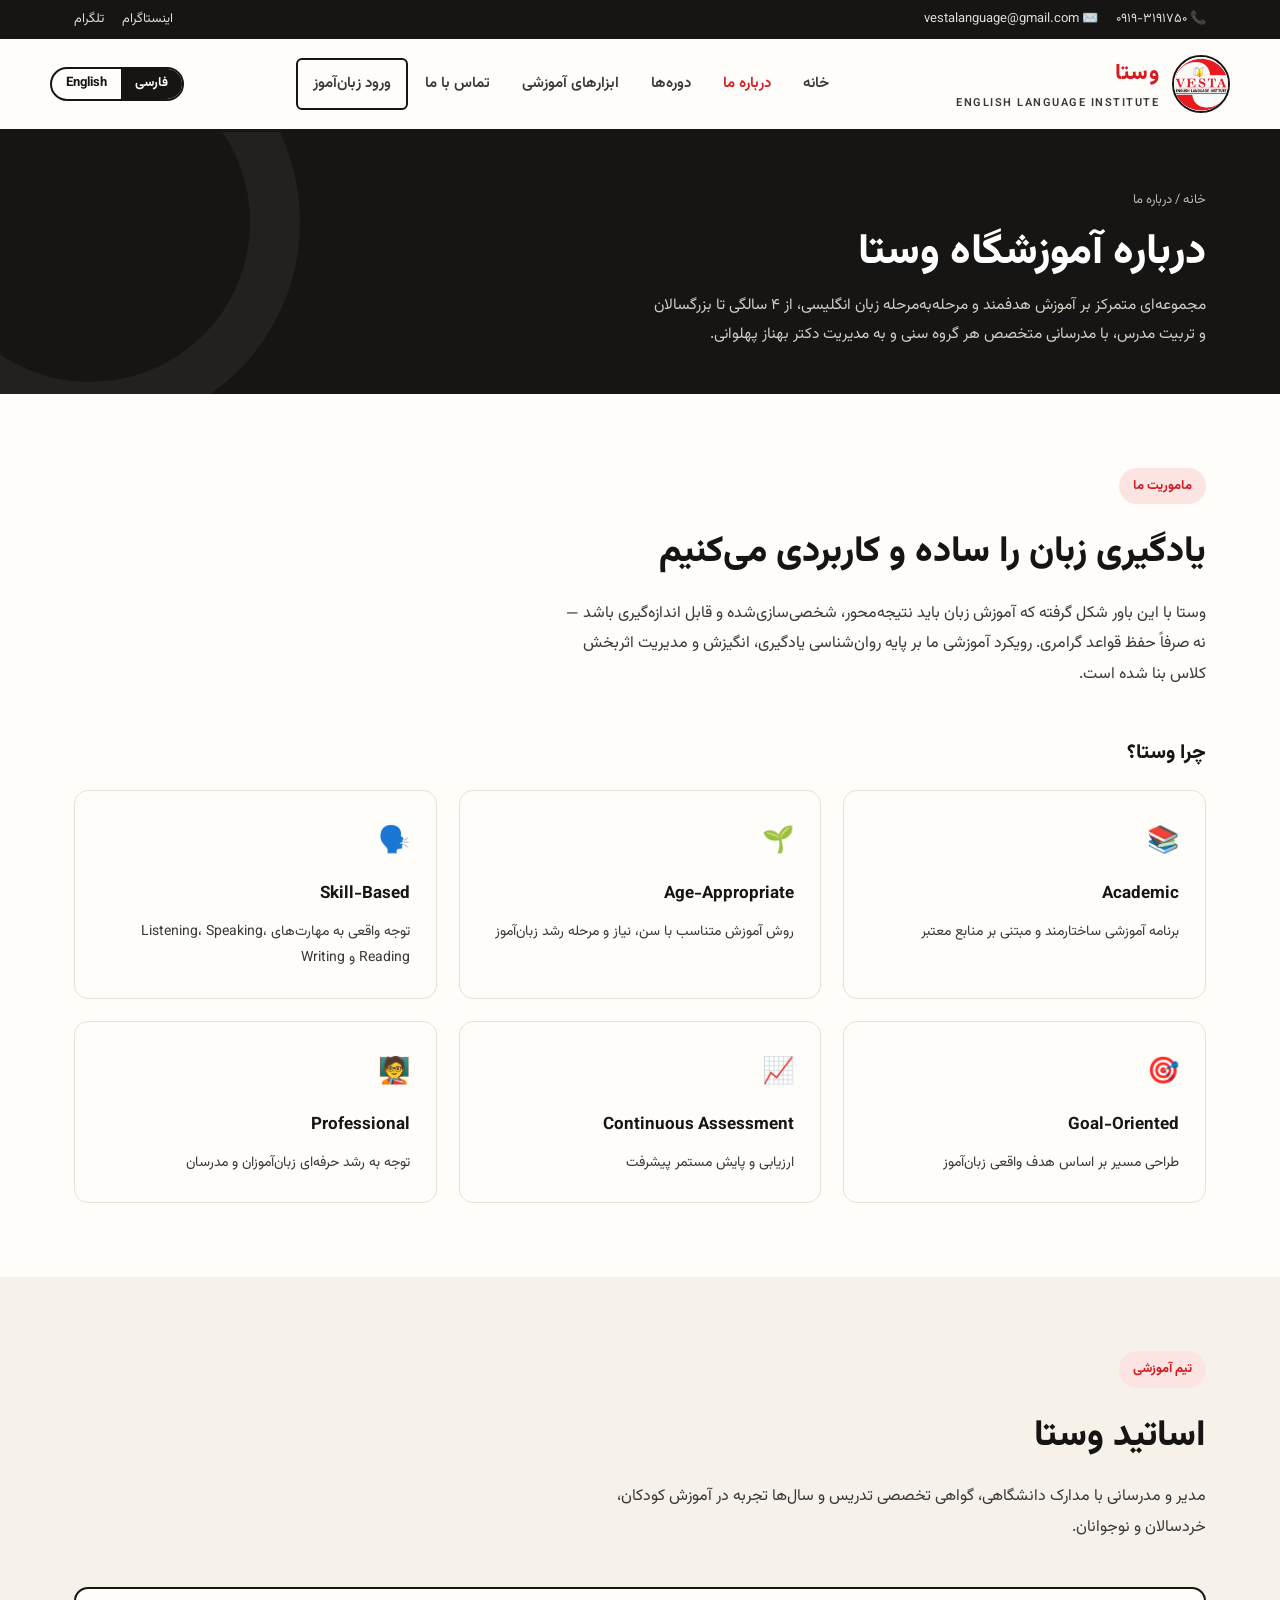
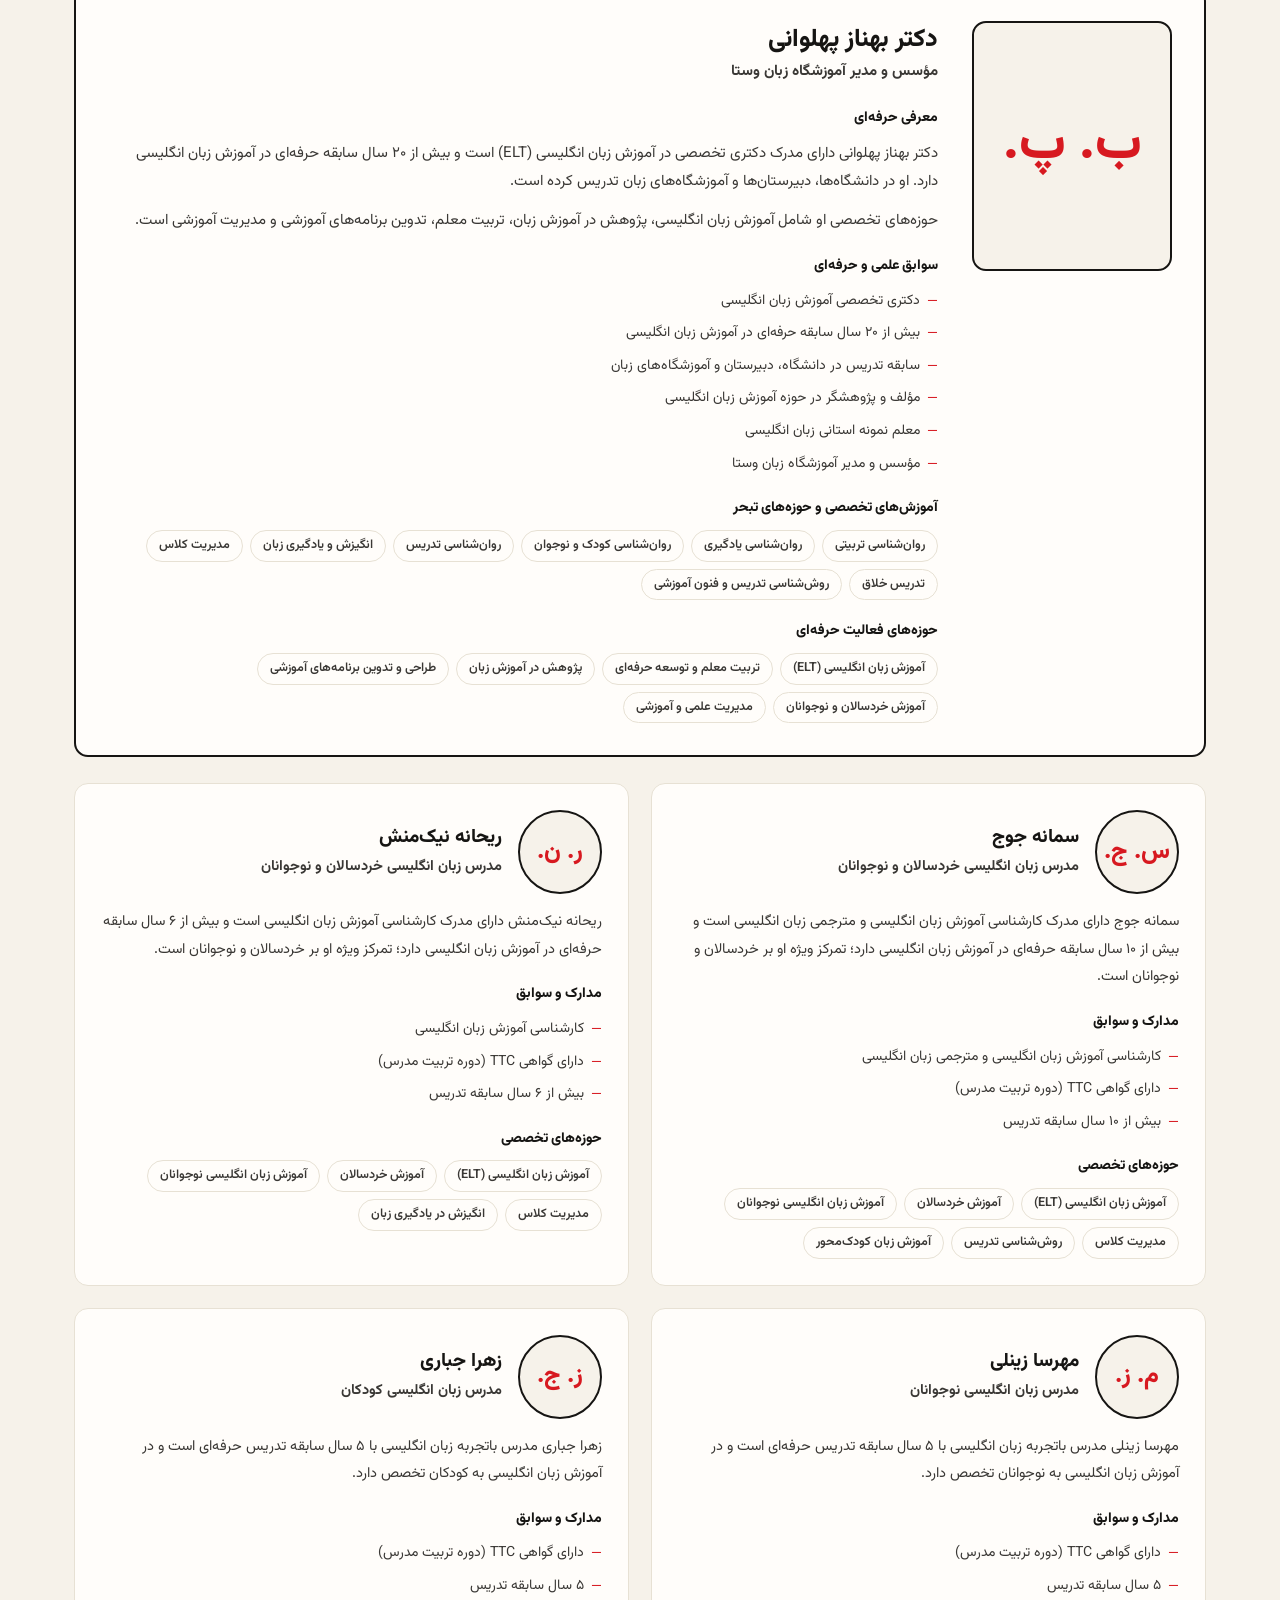
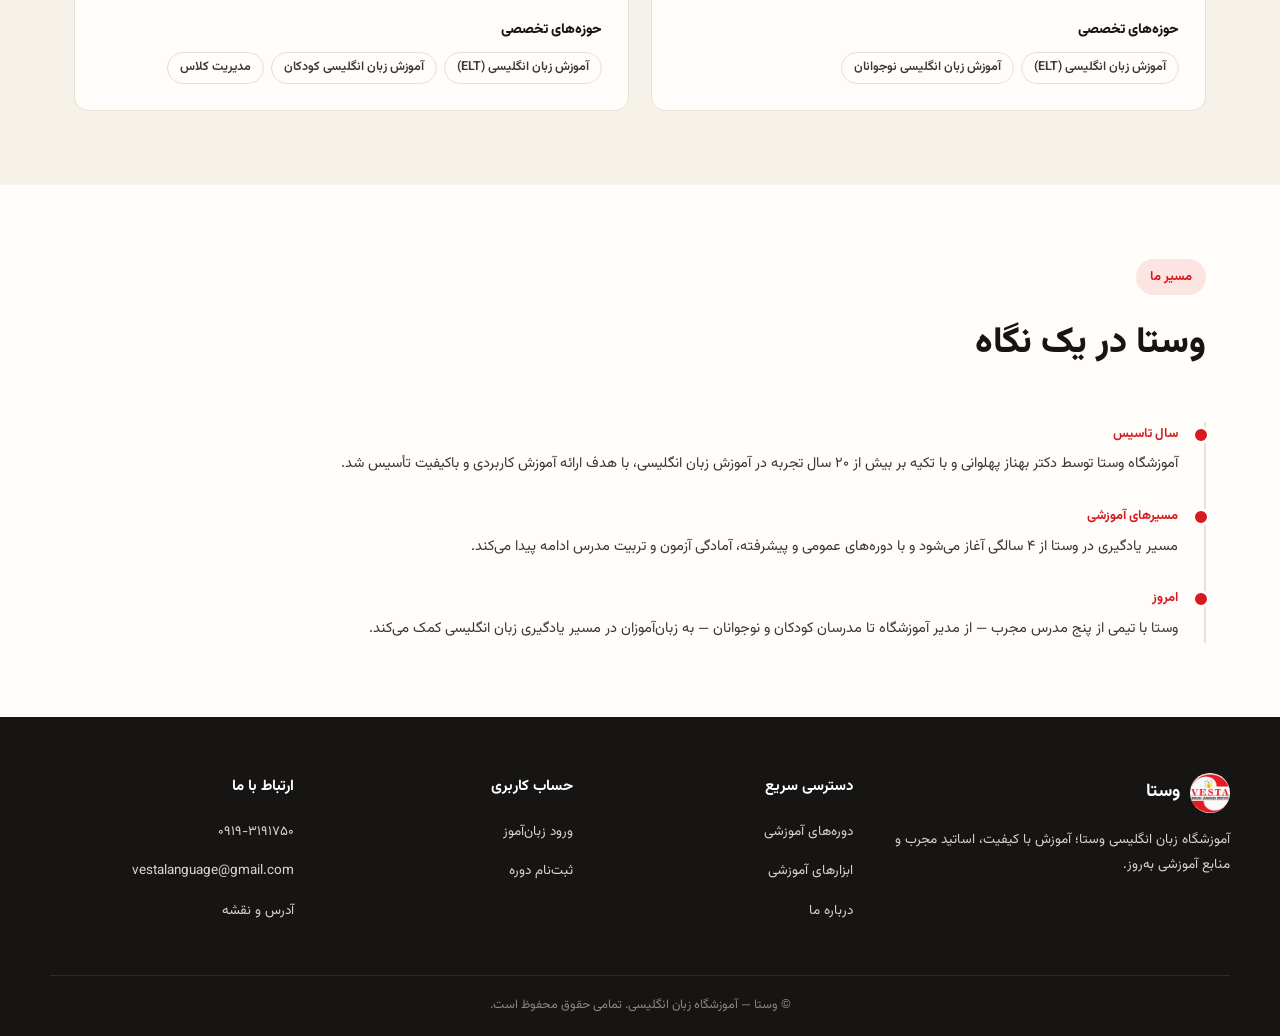
==== commit 5172217c: "Add files via upload" ====
--- a/about.html
+++ b/about.html
@@ -3,8 +3,8 @@
 <head>
 <meta charset="UTF-8">
 <meta name="viewport" content="width=device-width, initial-scale=1.0">
-<meta name="description" content="درباره آموزشگاه زبان وستا، مدیر، اساتید و مسیر رشد این مجموعه" data-i18n-attr="content:k114">
-<title data-i18n="k115">درباره ما | وستا</title>
+<meta name="description" content="درباره آموزشگاه زبان وستا، مدیر، اساتید و مسیر رشد این مجموعه" data-i18n-attr="content:k117">
+<title data-i18n="k118">درباره ما | وستا</title>
 <link rel="icon" type="image/webp" href="images/favicon.webp">
 <link rel="preconnect" href="https://fonts.googleapis.com">
 <link rel="preconnect" href="https://fonts.gstatic.com" crossorigin>
@@ -17,7 +17,7 @@
   <div class="wrap">
     <div class="contact-bits">
       <a href="tel:+989193191750" data-i18n="k6">📞 ۰۹۱۹-۳۱۹۱۷۵۰</a>
-      <a href="mailto:info@vesta-institute.com">✉️ info@vesta-institute.com</a>
+      <a href="mailto:vestalanguage@gmail.com">✉️ vestalanguage@gmail.com</a>
     </div>
     <div class="contact-bits">
       <a href="#" data-i18n="k7">اینستاگرام</a>
@@ -56,8 +56,8 @@
 <div class="page-header">
   <div class="wrap">
     <div class="breadcrumb"><a href="index.html" data-i18n="k9">خانه</a> / <span data-i18n="k10">درباره ما</span></div>
-    <h1 data-i18n="k116">درباره آموزشگاه وستا</h1>
-    <p data-i18n="k117">مجموعه‌ای متمرکز بر آموزش کاربردی زبان انگلیسی، با کلاس‌های کم‌نفر، مدرسانی متخصص هر گروه سنی و پیگیری فردی از هر زبان‌آموز، به مدیریت دکتر بهناز پهلوانی.</p>
+    <h1 data-i18n="k119">درباره آموزشگاه وستا</h1>
+    <p data-i18n="k120">مجموعه‌ای متمرکز بر آموزش هدفمند و مرحله‌به‌مرحله زبان انگلیسی، از ۴ سالگی تا بزرگسالان و تربیت مدرس، با مدرسانی متخصص هر گروه سنی و به مدیریت دکتر بهناز پهلوانی.</p>
   </div>
 </div>
 
@@ -65,26 +65,42 @@
   <section>
     <div class="wrap">
       <div class="section-head">
-        <span class="kicker" data-i18n="k118">ماموریت ما</span>
-        <h2 data-i18n="k119">یادگیری زبان را ساده و کاربردی می‌کنیم</h2>
-        <p data-i18n="k120">وستا با این باور شکل گرفته که آموزش زبان باید نتیجه‌محور، شخصی‌سازی‌شده و قابل اندازه‌گیری باشد — نه صرفاً حفظ قواعد گرامری. رویکرد آموزشی ما بر پایه روان‌شناسی یادگیری، انگیزش و مدیریت اثربخش کلاس بنا شده است.</p>
-      </div>
-
+        <span class="kicker" data-i18n="k121">ماموریت ما</span>
+        <h2 data-i18n="k122">یادگیری زبان را ساده و کاربردی می‌کنیم</h2>
+        <p data-i18n="k123">وستا با این باور شکل گرفته که آموزش زبان باید نتیجه‌محور، شخصی‌سازی‌شده و قابل اندازه‌گیری باشد — نه صرفاً حفظ قواعد گرامری. رویکرد آموزشی ما بر پایه روان‌شناسی یادگیری، انگیزش و مدیریت اثربخش کلاس بنا شده است.</p>
+      </div>
+
+      <h3 class="why-title" data-i18n="k124">چرا وستا؟</h3>
       <div class="value-grid">
         <div class="value-card">
+          <div class="ic">📚</div>
+          <h3><span class="en">Academic</span></h3>
+          <p data-i18n="k125">برنامه آموزشی ساختارمند و مبتنی بر منابع معتبر</p>
+        </div>
+        <div class="value-card">
+          <div class="ic">🌱</div>
+          <h3><span class="en">Age-Appropriate</span></h3>
+          <p data-i18n="k126">روش آموزش متناسب با سن، نیاز و مرحله رشد زبان‌آموز</p>
+        </div>
+        <div class="value-card">
+          <div class="ic">🗣️</div>
+          <h3><span class="en">Skill-Based</span></h3>
+          <p data-i18n="k127">توجه واقعی به مهارت‌های Listening، Speaking، Reading و Writing</p>
+        </div>
+        <div class="value-card">
           <div class="ic">🎯</div>
-          <h3 data-i18n="k121">آموزش هدف‌محور</h3>
-          <p data-i18n="k122">هر زبان‌آموز پیش از شروع، تعیین سطح می‌شود تا مسیر آموزشی متناسب با هدف او (مکالمه، آزمون، کاری) طراحی شود.</p>
-        </div>
-        <div class="value-card">
-          <div class="ic">👥</div>
-          <h3 data-i18n="k123">کلاس‌های کم‌نفر</h3>
-          <p data-i18n="k124">حداکثر ظرفیت کلاس‌ها محدود نگه داشته می‌شود تا هر زبان‌آموز فرصت تمرین و بازخورد کافی داشته باشد.</p>
+          <h3><span class="en">Goal-Oriented</span></h3>
+          <p data-i18n="k128">طراحی مسیر بر اساس هدف واقعی زبان‌آموز</p>
         </div>
         <div class="value-card">
           <div class="ic">📈</div>
-          <h3 data-i18n="k125">پیگیری مستمر پیشرفت</h3>
-          <p data-i18n="k126">ارزیابی دوره‌ای و گزارش پیشرفت به هر زبان‌آموز کمک می‌کند مسیر یادگیری خود را واضح ببیند.</p>
+          <h3><span class="en">Continuous Assessment</span></h3>
+          <p data-i18n="k129">ارزیابی و پایش مستمر پیشرفت</p>
+        </div>
+        <div class="value-card">
+          <div class="ic">🧑‍🏫</div>
+          <h3><span class="en">Professional</span></h3>
+          <p data-i18n="k130">توجه به رشد حرفه‌ای زبان‌آموزان و مدرسان</p>
         </div>
       </div>
     </div>
@@ -94,8 +110,8 @@
     <div class="wrap">
       <div class="section-head">
         <span class="kicker" data-i18n="k40">تیم آموزشی</span>
-        <h2 data-i18n="k127">اساتید وستا</h2>
-        <p data-i18n="k128">مدیر و مدرسانی با مدارک دانشگاهی، گواهی تخصصی تدریس و سال‌ها تجربه در آموزش کودکان، خردسالان و نوجوانان.</p>
+        <h2 data-i18n="k131">اساتید وستا</h2>
+        <p data-i18n="k132">مدیر و مدرسانی با مدارک دانشگاهی، گواهی تخصصی تدریس و سال‌ها تجربه در آموزش کودکان، خردسالان و نوجوانان.</p>
       </div>
 
       <article class="profile profile-director" id="behnaz-pahlavani">
@@ -103,37 +119,37 @@
         <div>
           <h3 data-i18n="k44">دکتر بهناز پهلوانی</h3>
           <p class="profile-role" data-i18n="k45">مؤسس و مدیر آموزشگاه زبان وستا</p>
-          <h4 data-i18n="k129">معرفی حرفه‌ای</h4>
-          <p data-i18n="k130">دکتر بهناز پهلوانی دارای مدرک دکتری تخصصی در آموزش زبان انگلیسی (ELT) است و بیش از ۲۰ سال سابقه حرفه‌ای در آموزش زبان انگلیسی دارد. او در دانشگاه‌ها، دبیرستان‌ها و آموزشگاه‌های زبان تدریس کرده است.</p>
-          <p data-i18n="k131">حوزه‌های تخصصی او شامل آموزش زبان انگلیسی، پژوهش در آموزش زبان، تربیت معلم، تدوین برنامه‌های آموزشی و مدیریت آموزشی است.</p>
-          <h4 data-i18n="k132">سوابق علمی و حرفه‌ای</h4>
-          <ul class="quals">
-          <li data-i18n="k133">دکتری تخصصی آموزش زبان انگلیسی</li>
-          <li data-i18n="k134">بیش از ۲۰ سال سابقه حرفه‌ای در آموزش زبان انگلیسی</li>
-          <li data-i18n="k135">سابقه تدریس در دانشگاه، دبیرستان و آموزشگاه‌های زبان</li>
-          <li data-i18n="k136">مؤلف و پژوهشگر در حوزه آموزش زبان انگلیسی</li>
-          <li data-i18n="k137">معلم نمونه استانی زبان انگلیسی</li>
-          <li data-i18n="k138">مؤسس و مدیر آموزشگاه زبان وستا</li>
-          </ul>
-          <h4 data-i18n="k139">آموزش‌های تخصصی و حوزه‌های تبحر</h4>
-          <div class="chips">
-          <span class="chip" data-i18n="k140">روان‌شناسی تربیتی</span>
-          <span class="chip" data-i18n="k141">روان‌شناسی یادگیری</span>
-          <span class="chip" data-i18n="k142">روان‌شناسی کودک و نوجوان</span>
-          <span class="chip" data-i18n="k143">روان‌شناسی تدریس</span>
-          <span class="chip" data-i18n="k144">انگیزش و یادگیری زبان</span>
-          <span class="chip" data-i18n="k145">مدیریت کلاس</span>
-          <span class="chip" data-i18n="k146">تدریس خلاق</span>
-          <span class="chip" data-i18n="k147">روش‌شناسی تدریس و فنون آموزشی</span>
-          </div>
-          <h4 data-i18n="k148">حوزه‌های فعالیت حرفه‌ای</h4>
-          <div class="chips">
-          <span class="chip" data-i18n="k149">آموزش زبان انگلیسی (ELT)</span>
-          <span class="chip" data-i18n="k150">تربیت معلم و توسعه حرفه‌ای</span>
-          <span class="chip" data-i18n="k151">پژوهش در آموزش زبان</span>
-          <span class="chip" data-i18n="k152">طراحی و تدوین برنامه‌های آموزشی</span>
-          <span class="chip" data-i18n="k153">آموزش خردسالان و نوجوانان</span>
-          <span class="chip" data-i18n="k154">مدیریت علمی و آموزشی</span>
+          <h4 data-i18n="k133">معرفی حرفه‌ای</h4>
+          <p data-i18n="k134">دکتر بهناز پهلوانی دارای مدرک دکتری تخصصی در آموزش زبان انگلیسی (ELT) است و بیش از ۲۰ سال سابقه حرفه‌ای در آموزش زبان انگلیسی دارد. او در دانشگاه‌ها، دبیرستان‌ها و آموزشگاه‌های زبان تدریس کرده است.</p>
+          <p data-i18n="k135">حوزه‌های تخصصی او شامل آموزش زبان انگلیسی، پژوهش در آموزش زبان، تربیت معلم، تدوین برنامه‌های آموزشی و مدیریت آموزشی است.</p>
+          <h4 data-i18n="k136">سوابق علمی و حرفه‌ای</h4>
+          <ul class="quals">
+          <li data-i18n="k137">دکتری تخصصی آموزش زبان انگلیسی</li>
+          <li data-i18n="k138">بیش از ۲۰ سال سابقه حرفه‌ای در آموزش زبان انگلیسی</li>
+          <li data-i18n="k139">سابقه تدریس در دانشگاه، دبیرستان و آموزشگاه‌های زبان</li>
+          <li data-i18n="k140">مؤلف و پژوهشگر در حوزه آموزش زبان انگلیسی</li>
+          <li data-i18n="k141">معلم نمونه استانی زبان انگلیسی</li>
+          <li data-i18n="k142">مؤسس و مدیر آموزشگاه زبان وستا</li>
+          </ul>
+          <h4 data-i18n="k143">آموزش‌های تخصصی و حوزه‌های تبحر</h4>
+          <div class="chips">
+          <span class="chip" data-i18n="k144">روان‌شناسی تربیتی</span>
+          <span class="chip" data-i18n="k145">روان‌شناسی یادگیری</span>
+          <span class="chip" data-i18n="k146">روان‌شناسی کودک و نوجوان</span>
+          <span class="chip" data-i18n="k147">روان‌شناسی تدریس</span>
+          <span class="chip" data-i18n="k148">انگیزش و یادگیری زبان</span>
+          <span class="chip" data-i18n="k149">مدیریت کلاس</span>
+          <span class="chip" data-i18n="k150">تدریس خلاق</span>
+          <span class="chip" data-i18n="k151">روش‌شناسی تدریس و فنون آموزشی</span>
+          </div>
+          <h4 data-i18n="k152">حوزه‌های فعالیت حرفه‌ای</h4>
+          <div class="chips">
+          <span class="chip" data-i18n="k153">آموزش زبان انگلیسی (ELT)</span>
+          <span class="chip" data-i18n="k154">تربیت معلم و توسعه حرفه‌ای</span>
+          <span class="chip" data-i18n="k155">پژوهش در آموزش زبان</span>
+          <span class="chip" data-i18n="k156">طراحی و تدوین برنامه‌های آموزشی</span>
+          <span class="chip" data-i18n="k157">آموزش خردسالان و نوجوانان</span>
+          <span class="chip" data-i18n="k158">مدیریت علمی و آموزشی</span>
           </div>
         </div>
       </article>
@@ -148,21 +164,21 @@
               <p class="profile-role" data-i18n="k50">مدرس زبان انگلیسی خردسالان و نوجوانان</p>
             </div>
           </div>
-          <p data-i18n="k155">سمانه جوج دارای مدرک کارشناسی آموزش زبان انگلیسی و مترجمی زبان انگلیسی است و بیش از ۱۰ سال سابقه حرفه‌ای در آموزش زبان انگلیسی دارد؛ تمرکز ویژه او بر خردسالان و نوجوانان است.</p>
-          <h4 data-i18n="k156">مدارک و سوابق</h4>
-          <ul class="quals">
-          <li data-i18n="k157">کارشناسی آموزش زبان انگلیسی و مترجمی زبان انگلیسی</li>
-          <li data-i18n="k158">دارای گواهی TTC (دوره تربیت مدرس)</li>
-          <li data-i18n="k159">بیش از ۱۰ سال سابقه تدریس</li>
-          </ul>
-          <h4 data-i18n="k160">حوزه‌های تخصصی</h4>
-          <div class="chips">
-          <span class="chip" data-i18n="k149">آموزش زبان انگلیسی (ELT)</span>
-          <span class="chip" data-i18n="k161">آموزش خردسالان</span>
-          <span class="chip" data-i18n="k162">آموزش زبان انگلیسی نوجوانان</span>
-          <span class="chip" data-i18n="k145">مدیریت کلاس</span>
-          <span class="chip" data-i18n="k163">روش‌شناسی تدریس</span>
-          <span class="chip" data-i18n="k164">آموزش زبان کودک‌محور</span>
+          <p data-i18n="k159">سمانه جوج دارای مدرک کارشناسی آموزش زبان انگلیسی و مترجمی زبان انگلیسی است و بیش از ۱۰ سال سابقه حرفه‌ای در آموزش زبان انگلیسی دارد؛ تمرکز ویژه او بر خردسالان و نوجوانان است.</p>
+          <h4 data-i18n="k160">مدارک و سوابق</h4>
+          <ul class="quals">
+          <li data-i18n="k161">کارشناسی آموزش زبان انگلیسی و مترجمی زبان انگلیسی</li>
+          <li data-i18n="k162">دارای گواهی TTC (دوره تربیت مدرس)</li>
+          <li data-i18n="k163">بیش از ۱۰ سال سابقه تدریس</li>
+          </ul>
+          <h4 data-i18n="k164">حوزه‌های تخصصی</h4>
+          <div class="chips">
+          <span class="chip" data-i18n="k153">آموزش زبان انگلیسی (ELT)</span>
+          <span class="chip" data-i18n="k165">آموزش خردسالان</span>
+          <span class="chip" data-i18n="k166">آموزش زبان انگلیسی نوجوانان</span>
+          <span class="chip" data-i18n="k149">مدیریت کلاس</span>
+          <span class="chip" data-i18n="k167">روش‌شناسی تدریس</span>
+          <span class="chip" data-i18n="k168">آموزش زبان کودک‌محور</span>
           </div>
         </article>
 
@@ -175,20 +191,20 @@
               <p class="profile-role" data-i18n="k50">مدرس زبان انگلیسی خردسالان و نوجوانان</p>
             </div>
           </div>
-          <p data-i18n="k165">ریحانه نیک‌منش دارای مدرک کارشناسی آموزش زبان انگلیسی است و بیش از ۶ سال سابقه حرفه‌ای در آموزش زبان انگلیسی دارد؛ تمرکز ویژه او بر خردسالان و نوجوانان است.</p>
-          <h4 data-i18n="k156">مدارک و سوابق</h4>
-          <ul class="quals">
-          <li data-i18n="k166">کارشناسی آموزش زبان انگلیسی</li>
-          <li data-i18n="k158">دارای گواهی TTC (دوره تربیت مدرس)</li>
-          <li data-i18n="k167">بیش از ۶ سال سابقه تدریس</li>
-          </ul>
-          <h4 data-i18n="k160">حوزه‌های تخصصی</h4>
-          <div class="chips">
-          <span class="chip" data-i18n="k149">آموزش زبان انگلیسی (ELT)</span>
-          <span class="chip" data-i18n="k161">آموزش خردسالان</span>
-          <span class="chip" data-i18n="k162">آموزش زبان انگلیسی نوجوانان</span>
-          <span class="chip" data-i18n="k145">مدیریت کلاس</span>
-          <span class="chip" data-i18n="k168">انگیزش در یادگیری زبان</span>
+          <p data-i18n="k169">ریحانه نیک‌منش دارای مدرک کارشناسی آموزش زبان انگلیسی است و بیش از ۶ سال سابقه حرفه‌ای در آموزش زبان انگلیسی دارد؛ تمرکز ویژه او بر خردسالان و نوجوانان است.</p>
+          <h4 data-i18n="k160">مدارک و سوابق</h4>
+          <ul class="quals">
+          <li data-i18n="k170">کارشناسی آموزش زبان انگلیسی</li>
+          <li data-i18n="k162">دارای گواهی TTC (دوره تربیت مدرس)</li>
+          <li data-i18n="k171">بیش از ۶ سال سابقه تدریس</li>
+          </ul>
+          <h4 data-i18n="k164">حوزه‌های تخصصی</h4>
+          <div class="chips">
+          <span class="chip" data-i18n="k153">آموزش زبان انگلیسی (ELT)</span>
+          <span class="chip" data-i18n="k165">آموزش خردسالان</span>
+          <span class="chip" data-i18n="k166">آموزش زبان انگلیسی نوجوانان</span>
+          <span class="chip" data-i18n="k149">مدیریت کلاس</span>
+          <span class="chip" data-i18n="k172">انگیزش در یادگیری زبان</span>
           </div>
         </article>
 
@@ -197,20 +213,20 @@
           <div class="teacher-head">
             <div class="avatar md"><span data-i18n="k53">م. ز.</span><img src="images/teachers/mehrsa-zeinali.webp" alt="" loading="lazy" onerror="this.remove()"></div>
             <div>
-              <h3 data-i18n="k54">مهرسا زینالی</h3>
+              <h3 data-i18n="k54">مهرسا زینلی</h3>
               <p class="profile-role" data-i18n="k55">مدرس زبان انگلیسی نوجوانان</p>
             </div>
           </div>
-          <p data-i18n="k169">مهرسا زینالی مدرس باتجربه زبان انگلیسی با ۵ سال سابقه تدریس حرفه‌ای است و در آموزش زبان انگلیسی به نوجوانان تخصص دارد.</p>
-          <h4 data-i18n="k156">مدارک و سوابق</h4>
-          <ul class="quals">
-          <li data-i18n="k158">دارای گواهی TTC (دوره تربیت مدرس)</li>
-          <li data-i18n="k170">۵ سال سابقه تدریس</li>
-          </ul>
-          <h4 data-i18n="k160">حوزه‌های تخصصی</h4>
-          <div class="chips">
-          <span class="chip" data-i18n="k149">آموزش زبان انگلیسی (ELT)</span>
-          <span class="chip" data-i18n="k162">آموزش زبان انگلیسی نوجوانان</span>
+          <p data-i18n="k173">مهرسا زینلی مدرس باتجربه زبان انگلیسی با ۵ سال سابقه تدریس حرفه‌ای است و در آموزش زبان انگلیسی به نوجوانان تخصص دارد.</p>
+          <h4 data-i18n="k160">مدارک و سوابق</h4>
+          <ul class="quals">
+          <li data-i18n="k162">دارای گواهی TTC (دوره تربیت مدرس)</li>
+          <li data-i18n="k174">۵ سال سابقه تدریس</li>
+          </ul>
+          <h4 data-i18n="k164">حوزه‌های تخصصی</h4>
+          <div class="chips">
+          <span class="chip" data-i18n="k153">آموزش زبان انگلیسی (ELT)</span>
+          <span class="chip" data-i18n="k166">آموزش زبان انگلیسی نوجوانان</span>
           </div>
         </article>
 
@@ -223,17 +239,17 @@
               <p class="profile-role" data-i18n="k58">مدرس زبان انگلیسی کودکان</p>
             </div>
           </div>
-          <p data-i18n="k171">زهرا جباری مدرس باتجربه زبان انگلیسی با ۵ سال سابقه تدریس حرفه‌ای است و در آموزش زبان انگلیسی به کودکان تخصص دارد.</p>
-          <h4 data-i18n="k156">مدارک و سوابق</h4>
-          <ul class="quals">
-          <li data-i18n="k158">دارای گواهی TTC (دوره تربیت مدرس)</li>
-          <li data-i18n="k170">۵ سال سابقه تدریس</li>
-          </ul>
-          <h4 data-i18n="k160">حوزه‌های تخصصی</h4>
-          <div class="chips">
-          <span class="chip" data-i18n="k149">آموزش زبان انگلیسی (ELT)</span>
-          <span class="chip" data-i18n="k172">آموزش زبان انگلیسی کودکان</span>
-          <span class="chip" data-i18n="k145">مدیریت کلاس</span>
+          <p data-i18n="k175">زهرا جباری مدرس باتجربه زبان انگلیسی با ۵ سال سابقه تدریس حرفه‌ای است و در آموزش زبان انگلیسی به کودکان تخصص دارد.</p>
+          <h4 data-i18n="k160">مدارک و سوابق</h4>
+          <ul class="quals">
+          <li data-i18n="k162">دارای گواهی TTC (دوره تربیت مدرس)</li>
+          <li data-i18n="k174">۵ سال سابقه تدریس</li>
+          </ul>
+          <h4 data-i18n="k164">حوزه‌های تخصصی</h4>
+          <div class="chips">
+          <span class="chip" data-i18n="k153">آموزش زبان انگلیسی (ELT)</span>
+          <span class="chip" data-i18n="k176">آموزش زبان انگلیسی کودکان</span>
+          <span class="chip" data-i18n="k149">مدیریت کلاس</span>
           </div>
         </article>
 
@@ -244,21 +260,21 @@
   <section>
     <div class="wrap">
       <div class="section-head">
-        <span class="kicker" data-i18n="k173">مسیر ما</span>
-        <h2 data-i18n="k174">وستا در یک نگاه</h2>
+        <span class="kicker" data-i18n="k177">مسیر ما</span>
+        <h2 data-i18n="k178">وستا در یک نگاه</h2>
       </div>
       <div class="timeline">
         <div class="timeline-item">
-          <strong data-i18n="k175">سال تاسیس</strong>
-          <p data-i18n="k176">آموزشگاه وستا توسط دکتر بهناز پهلوانی و با تکیه بر بیش از ۲۰ سال تجربه در آموزش زبان انگلیسی، با هدف ارائه آموزش کاربردی و باکیفیت تأسیس شد.</p>
+          <strong data-i18n="k179">سال تاسیس</strong>
+          <p data-i18n="k180">آموزشگاه وستا توسط دکتر بهناز پهلوانی و با تکیه بر بیش از ۲۰ سال تجربه در آموزش زبان انگلیسی، با هدف ارائه آموزش کاربردی و باکیفیت تأسیس شد.</p>
         </div>
         <div class="timeline-item">
-          <strong data-i18n="k177">گسترش دوره‌ها</strong>
-          <p data-i18n="k178">دوره‌های تخصصی آمادگی آزمون و کلاس‌های آنلاین به مجموعه دوره‌ها اضافه شد.</p>
+          <strong data-i18n="k181">مسیرهای آموزشی</strong>
+          <p data-i18n="k182">مسیر یادگیری در وستا از ۴ سالگی آغاز می‌شود و با دوره‌های عمومی و پیشرفته، آمادگی آزمون و تربیت مدرس ادامه پیدا می‌کند.</p>
         </div>
         <div class="timeline-item">
-          <strong data-i18n="k179">امروز</strong>
-          <p data-i18n="k180">وستا با تیمی از پنج مدرس مجرب — از مدیر آموزشگاه تا مدرسان کودکان و نوجوانان — به زبان‌آموزان در مسیر یادگیری زبان انگلیسی کمک می‌کند.</p>
+          <strong data-i18n="k183">امروز</strong>
+          <p data-i18n="k184">وستا با تیمی از پنج مدرس مجرب — از مدیر آموزشگاه تا مدرسان کودکان و نوجوانان — به زبان‌آموزان در مسیر یادگیری زبان انگلیسی کمک می‌کند.</p>
         </div>
       </div>
     </div>
@@ -272,10 +288,10 @@
         <img src="images/vesta-logo.webp" alt="وستا" data-i18n-attr="alt:k4">
         <strong data-i18n="k4">وستا</strong>
       </div>
-      <p data-i18n="k107">آموزشگاه زبان انگلیسی وستا؛ آموزش با کیفیت، اساتید مجرب و منابع آموزشی به‌روز.</p>
+      <p data-i18n="k110">آموزشگاه زبان انگلیسی وستا؛ آموزش با کیفیت، اساتید مجرب و منابع آموزشی به‌روز.</p>
     </div>
     <div>
-      <h4 data-i18n="k108">دسترسی سریع</h4>
+      <h4 data-i18n="k111">دسترسی سریع</h4>
       <ul>
         <li><a href="courses.html" data-i18n="k29">دوره‌های آموزشی</a></li>
         <li><a href="tools.html" data-i18n="k12">ابزارهای آموزشی</a></li>
@@ -283,22 +299,22 @@
       </ul>
     </div>
     <div>
-      <h4 data-i18n="k109">حساب کاربری</h4>
+      <h4 data-i18n="k112">حساب کاربری</h4>
       <ul>
         <li><a href="login.html" data-i18n="k14">ورود زبان‌آموز</a></li>
         <li><a href="contact.html#register" data-i18n="k35">ثبت‌نام دوره</a></li>
       </ul>
     </div>
     <div>
-      <h4 data-i18n="k110">ارتباط با ما</h4>
+      <h4 data-i18n="k113">ارتباط با ما</h4>
       <ul>
-        <li><a href="tel:+989193191750" data-i18n="k111">۰۹۱۹-۳۱۹۱۷۵۰</a></li>
-        <li><a href="mailto:info@vesta-institute.com">info@vesta-institute.com</a></li>
-        <li><a href="contact.html" data-i18n="k112">آدرس و نقشه</a></li>
+        <li><a href="tel:+989193191750" data-i18n="k114">۰۹۱۹-۳۱۹۱۷۵۰</a></li>
+        <li><a href="mailto:vestalanguage@gmail.com">vestalanguage@gmail.com</a></li>
+        <li><a href="contact.html" data-i18n="k115">آدرس و نقشه</a></li>
       </ul>
     </div>
   </div>
-  <div class="copyright" data-i18n="k113">© وستا — آموزشگاه زبان انگلیسی. تمامی حقوق محفوظ است.</div>
+  <div class="copyright" data-i18n="k116">© وستا — آموزشگاه زبان انگلیسی. تمامی حقوق محفوظ است.</div>
 </footer>
 
 <script src="lang.js"></script>
--- a/style.css
+++ b/style.css
@@ -536,3 +536,90 @@
   .lang-switch button{padding:4px 11px;font-size:12.5px}
   .teacher-card{padding:20px}
 }
+
+
+/* ====================================================================
+   v3 additions — learning pathways, tracks, CEFR, why-vesta
+   ==================================================================== */
+section[id]{scroll-margin-top:96px}
+.en{direction:ltr;unicode-bidi:isolate}
+.center-h{text-align:center;font-size:22px;font-weight:800;margin:34px 0 8px}
+.center-p{text-align:center;max-width:720px;margin:0 auto 18px;color:var(--ink-soft)}
+.btn-row.center{justify-content:center}
+.why-title{font-size:20px;font-weight:800;margin:6px 0 18px}
+
+.path-grid{display:grid;grid-template-columns:repeat(auto-fit,minmax(230px,1fr));gap:18px}
+.path-card{
+  display:flex;flex-direction:column;gap:8px;padding:22px;
+  background:var(--paper);border:1px solid var(--line);border-radius:var(--radius-m);
+  transition:border-color .15s,transform .15s;
+}
+.path-card:hover{border-color:var(--red);transform:translateY(-2px)}
+.path-card .pc-title{font-size:18px;font-weight:800;color:var(--ink);line-height:1.4}
+.path-card .pc-desc{font-size:14px;color:var(--ink-soft);line-height:1.8}
+.path-card .pc-go{margin-top:auto;padding-top:6px;color:var(--red);font-size:13px;font-weight:700}
+.path-cta{text-align:center;margin-top:36px}
+.path-cta p{color:var(--ink-soft);margin-bottom:16px}
+
+.tagline{font-size:17px;font-weight:800;color:var(--red);margin:4px 0 14px}
+.track{display:grid;grid-template-columns:1.5fr 1fr;gap:44px;align-items:start}
+.track-main h2{font-size:30px;font-weight:800;line-height:1.4;margin:12px 0 6px}
+.track-main p{font-size:15.5px;color:var(--ink-soft);margin-bottom:12px}
+.track-main h4{font-size:15px;font-weight:800;margin:22px 0 10px;color:var(--ink)}
+.track-side{
+  position:sticky;top:96px;padding:26px;
+  background:var(--paper);border:2px solid var(--ink);border-radius:var(--radius-m);
+}
+.track-side .btn{width:100%;text-align:center;justify-content:center}
+.slogan{font-size:17px;font-weight:800;line-height:1.55;margin-bottom:16px}
+.slogan::before{content:'';display:block;width:34px;height:3px;background:var(--red);margin-bottom:12px}
+.facts{margin:0 0 20px}
+.facts > div{padding:10px 0;border-bottom:1px solid var(--line)}
+.facts > div:last-child{border-bottom:0}
+.facts dt{font-size:12.5px;font-weight:700;color:var(--ink-soft);margin-bottom:5px}
+.facts dd{margin:0;font-size:14.5px;font-weight:600}
+.checks li{position:relative;padding-inline-start:26px;margin-bottom:8px;font-size:15px;color:var(--ink-soft)}
+.checks li::before{content:'✓';position:absolute;inset-inline-start:0;color:var(--red);font-weight:800}
+.note-box{margin-top:22px;padding:18px 20px;background:var(--sand);border-inline-start:4px solid var(--red);border-radius:10px}
+.alt .note-box{background:var(--paper)}
+.note-box h4{margin:0 0 6px !important}
+.note-box p{margin:0 !important}
+.modules{display:grid;grid-template-columns:repeat(2,1fr);gap:12px;margin:6px 0 4px}
+.module{padding:14px 16px;background:var(--paper);border:1px solid var(--line);border-radius:12px}
+.alt .module{background:#fff}
+.module .mnum{display:block;font-size:12px;font-weight:800;color:var(--red)}
+.module strong{display:block;font-size:15px;line-height:1.5}
+.module small{display:block;font-size:12.5px;color:var(--ink-soft);line-height:1.7;margin-top:3px}
+
+.cefr{display:flex;align-items:stretch;justify-content:center;gap:10px;margin:8px 0 10px}
+.cefr-step{flex:1;min-width:0;text-align:center;padding:18px 8px;background:var(--paper);border:2px solid var(--ink);border-radius:var(--radius-m)}
+.cefr-step b{display:block;font-size:24px;font-weight:800;color:var(--red);line-height:1.3}
+.cefr-step > span{display:block;font-size:12.5px;color:var(--ink-soft);line-height:1.5;margin-top:4px}
+.cefr-arrow{align-self:center;font-weight:800;color:var(--ink-soft)}
+.cefr-arrow::before{content:'→'}
+html[dir="rtl"] .cefr-arrow::before{content:'←'}
+.quote{max-width:720px;margin:6px auto 22px;text-align:center;font-size:16px;font-weight:600;color:var(--ink-soft)}
+.skill-focus{font-size:12.5px;font-weight:700;color:var(--red);margin-bottom:8px;direction:ltr;text-align:start}
+html[dir="rtl"] .skill-focus{text-align:right}
+
+.philosophy{margin-top:30px;padding:44px 30px;text-align:center;background:var(--ink);color:#fff;border-radius:var(--radius-m)}
+.philosophy small{display:block;font-size:13px;letter-spacing:2px;text-transform:uppercase;color:#cfc8bb;margin-bottom:14px}
+.philosophy strong{display:block;font-size:26px;font-weight:800;line-height:1.55}
+.philosophy strong:nth-of-type(2){color:#ff8f8f}
+.philosophy p{margin-top:18px;color:#d8d2c6;font-size:15px}
+
+@media (max-width:960px){
+  .track{grid-template-columns:1fr;gap:26px}
+  .track-side{position:static}
+  .track-main h2{font-size:25px}
+}
+@media (max-width:760px){
+  .cefr{flex-direction:column}
+  html[dir] .cefr-arrow::before{content:'↓'}
+}
+@media (max-width:560px){
+  .modules{grid-template-columns:1fr}
+  .philosophy strong{font-size:21px}
+}
+.btn-row.center{display:flex;justify-content:center;flex-wrap:wrap;gap:12px}
+.path-cta .tagline{color:var(--red);font-size:19px;margin-bottom:6px}
